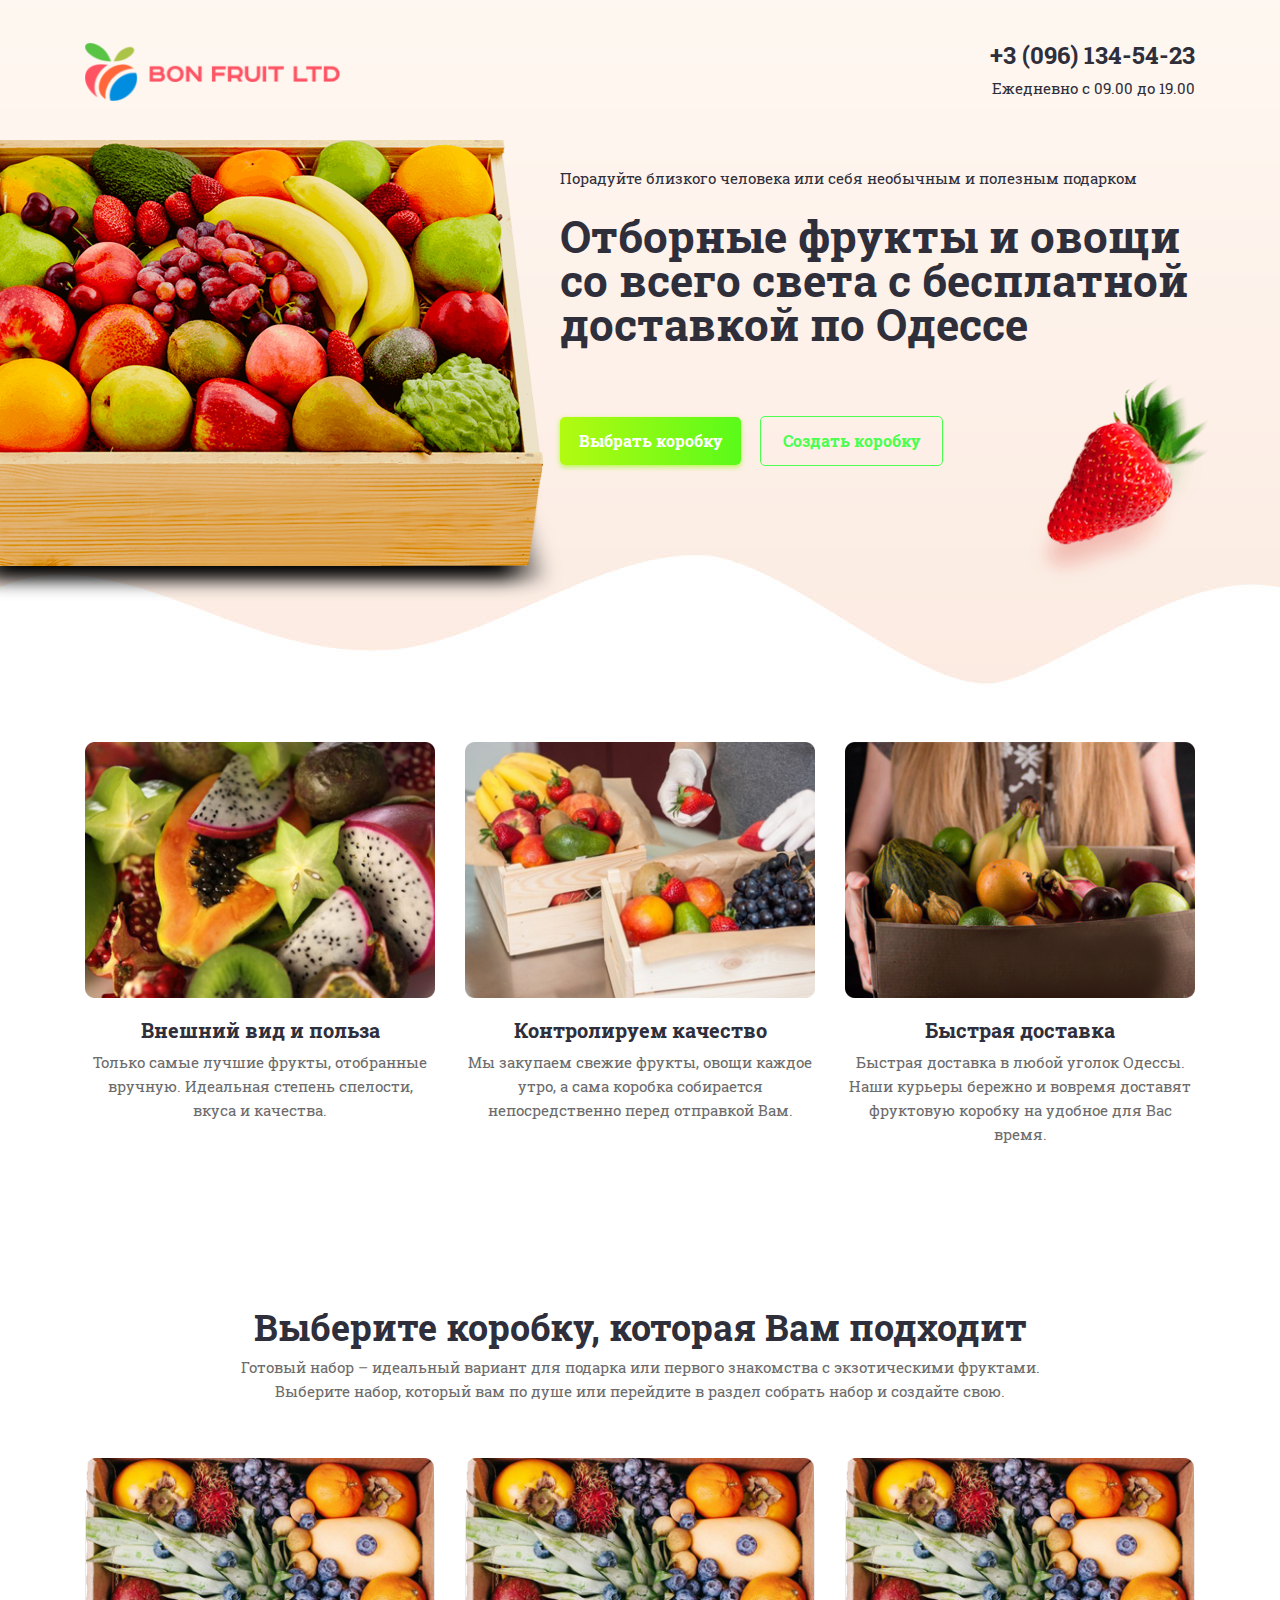
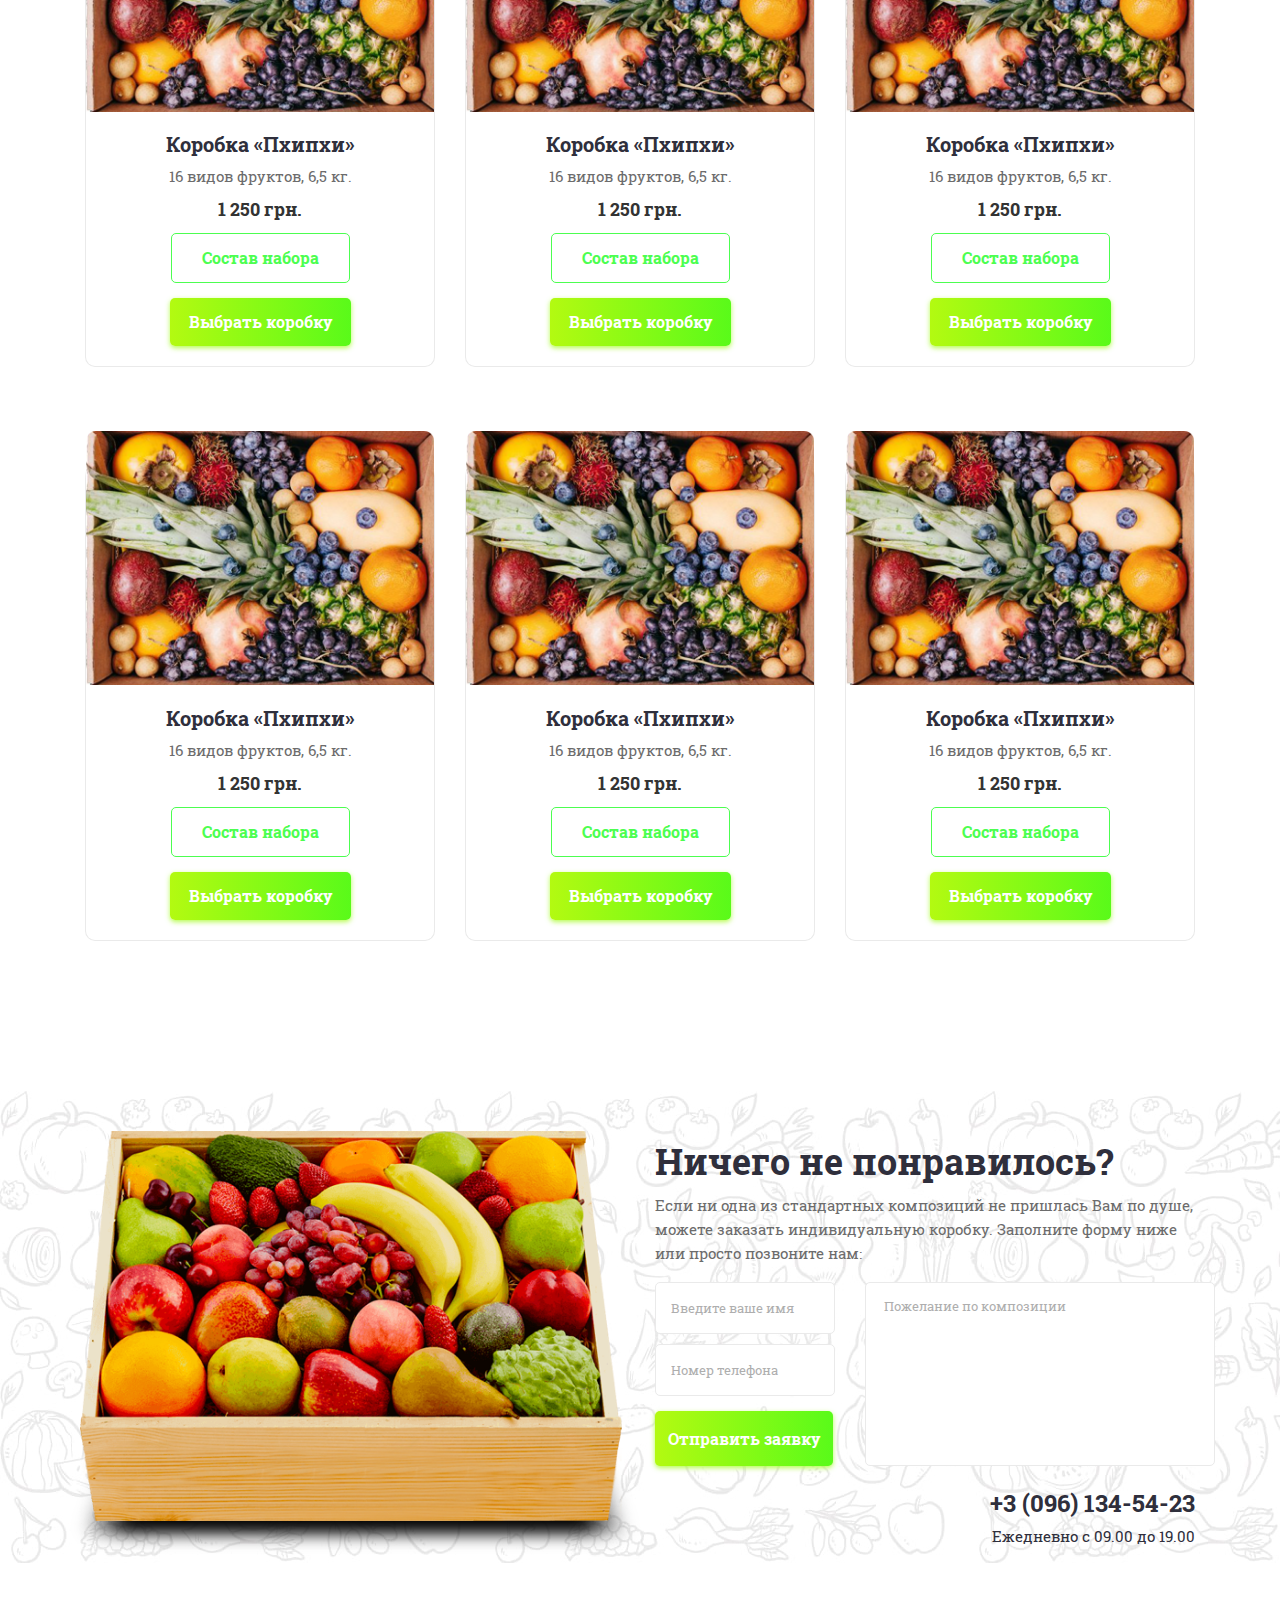
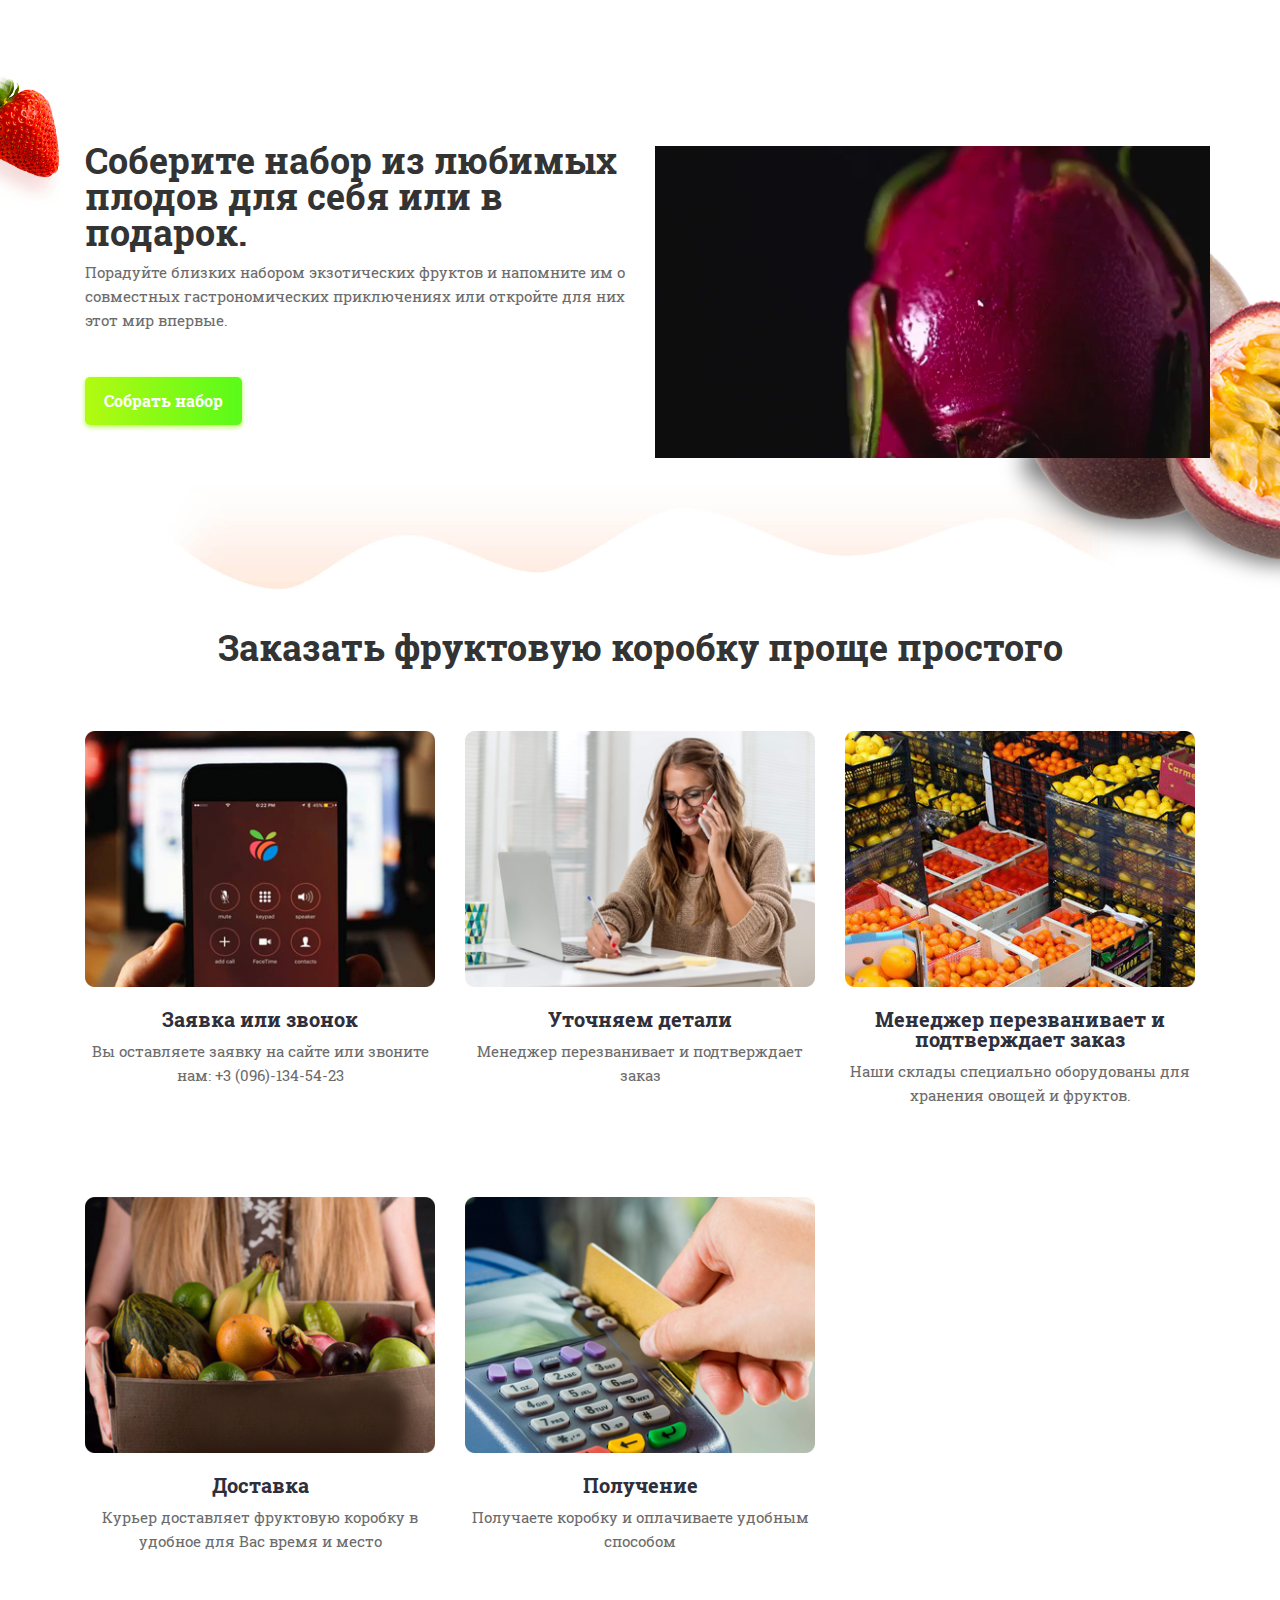
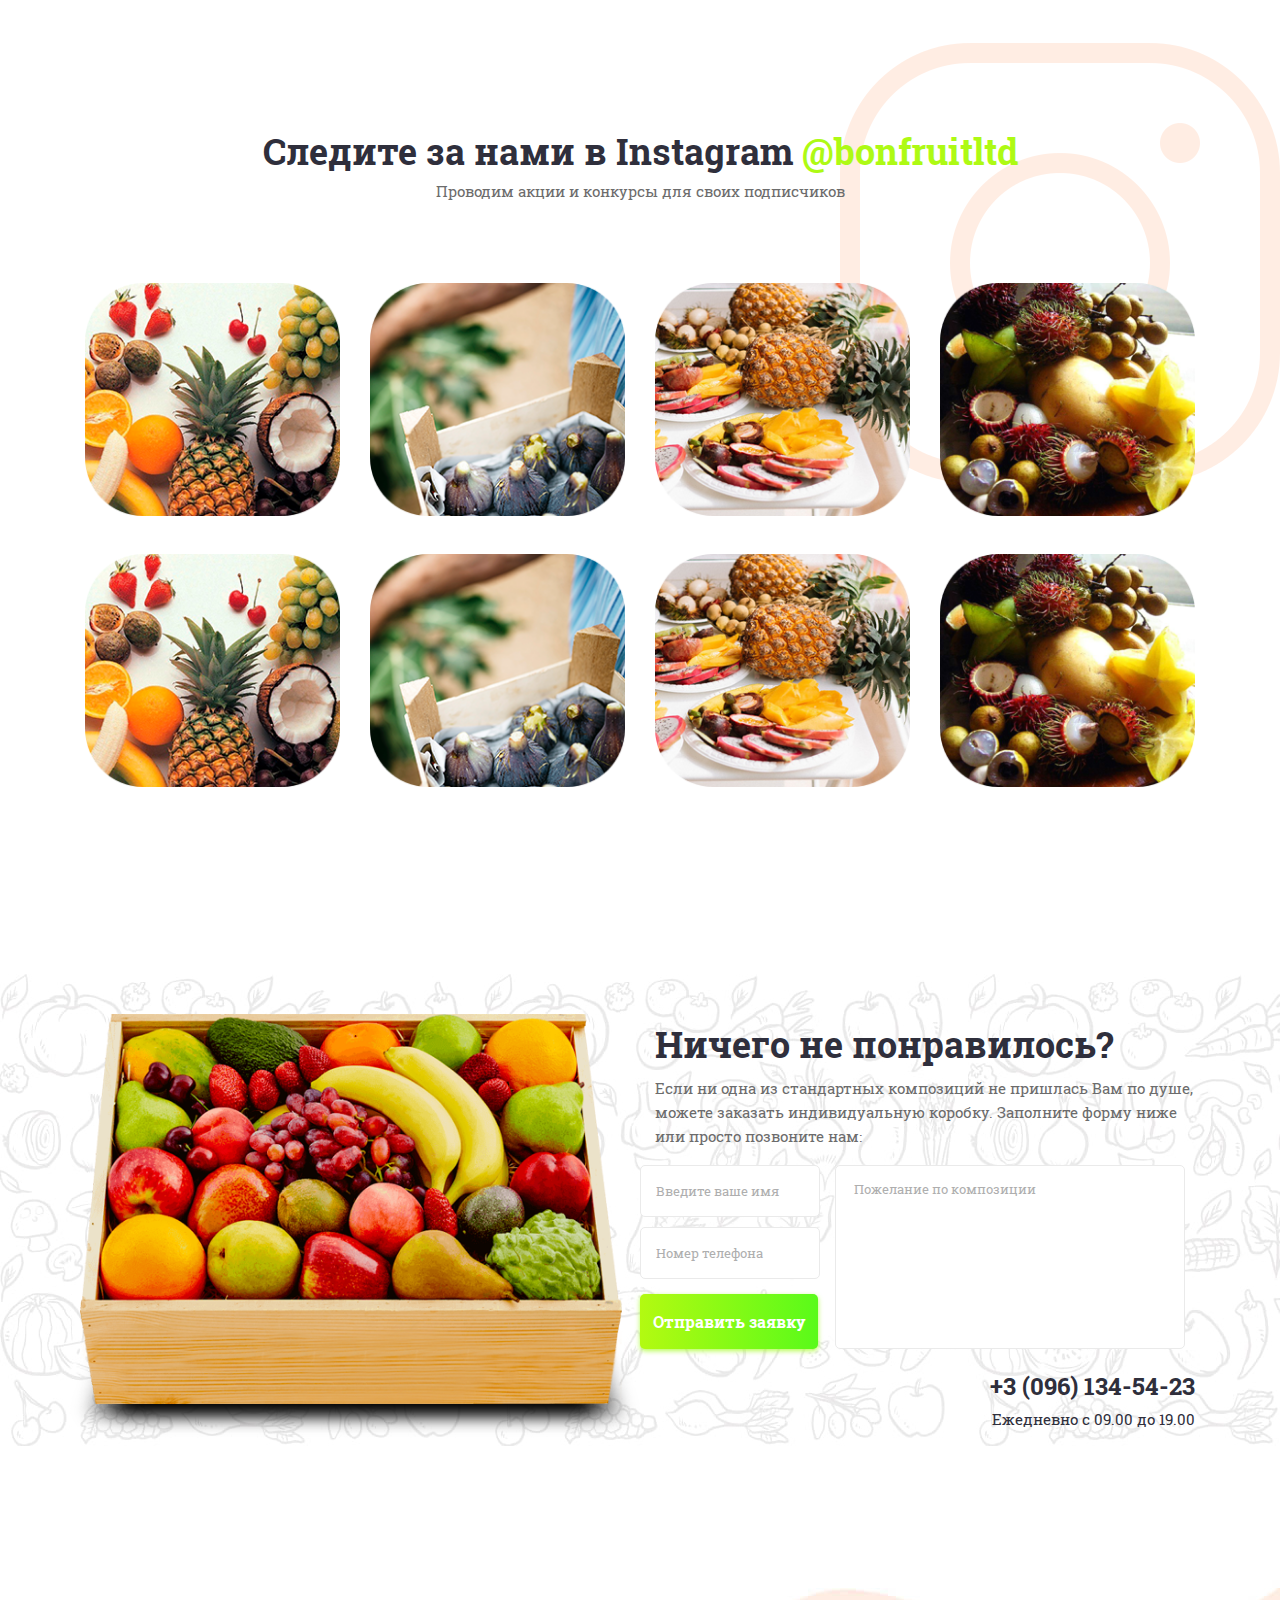
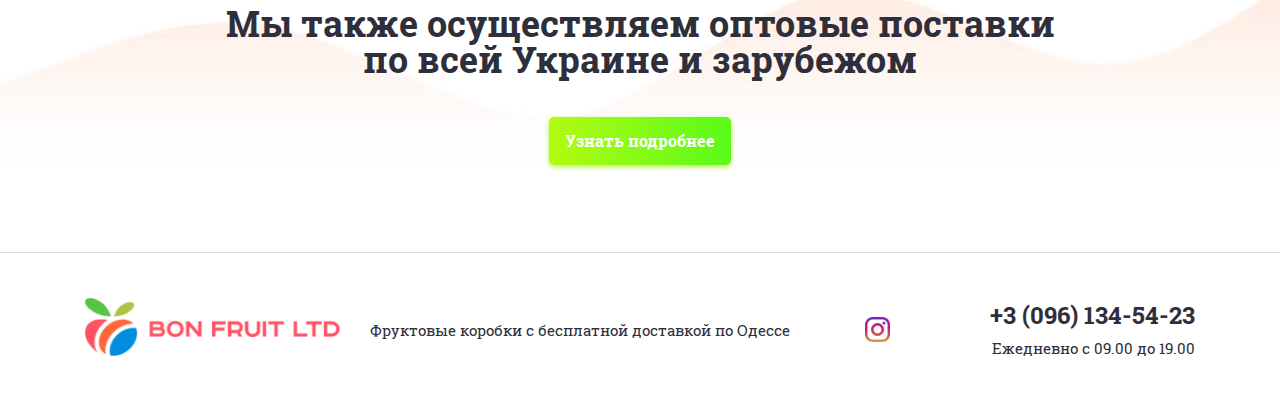
==== FruitBox/index.html @ 8df5dd0a "add files" ====
<!DOCTYPE html>
<html lang="en">
<head>
    <meta charset="UTF-8">
    <meta name="viewport" content="width=device-width, initial-scale=1.0">
    <meta http-equiv="X-UA-Compatible" content="ie=edge">
    <title>Fruit Box</title>
    <link rel="stylesheet" href="https://stackpath.bootstrapcdn.com/bootstrap/4.3.1/css/bootstrap.min.css" integrity="sha384-ggOyR0iXCbMQv3Xipma34MD+dH/1fQ784/j6cY/iJTQUOhcWr7x9JvoRxT2MZw1T" crossorigin="anonymous">
    <link rel="stylesheet" href="css/reset.css">
    <link rel="stylesheet" href="css/style.css">
</head>
<body>
    <header class="header">
        <div class="container">
            <div class="row header__info">
                <div class="col-8 col-md-3">
                    <a href="#" class="logo header__logo"></a>
                </div>
                <div class="col-8 col-md-3 header__wrap">
                    <a href="tel: +380961345423" class="tel header__tel">+3 (096) 134-54-23</a>
                    <div class="mode header__mode">Ежедневно с 09.00 до 19.00</div>
                </div>
            </div>
            <div class="present">
                <div class="row header__present">
                    <div class="header__breaket"></div>
                    <div class="col-8 col-md-7 header__block">
                        <div class="header__slogan">Порадуйте близкого человека или себя необычным и полезным подарком</div>
                        <h1 class="header__text">Отборные фрукты и овощи со всего света с бесплатной доставкой по Одессе</h1>
                        <div class="header__groupButton">
                            <a href="#chooseBox" class="button button--primary header__button header__button--primary">Выбрать коробку</a>
                            <a href="#fruitSet" class="button button--info header__button header__button--info">Создать коробку</a>
                        </div>
                    </div>
                </div>
            </div>
        </div>
        <a href="#" class="header__basket">
            <div class="header__amount">0</div>
        </a>
    </header>
    <!-- /.header -->
    <main class="main">
        <div class="container">
            <div class="about">
                <div class="row">
                    <div class="col-9 col-md-6 col-xl-4">
                        <div class="card about__card--benefit">
                            <div class="card__title">Внешний вид и польза</div>
                            <div class="card__text">Только самые лучшие фрукты, отобранные вручную. Идеальная степень спелости, вкуса и качества.</div>
                        </div>
                    </div>
                    <div class="col-9 col-md-6 col-xl-4">
                        <div class="card about__card--quality">
                            <div class="card__title">Контролируем качество</div>
                            <div class="card__text">Мы закупаем свежие фрукты, овощи каждое утро, а сама коробка собирается непосредственно перед отправкой Вам.
                            </div>
                        </div>
                    </div>
                    <div class="col-9 col-md-6 col-xl-4">
                        <div class="card about__card--delivery">
                            <div class="card__title">Быстрая доставка</div>
                            <div class="card__text">Быстрая доставка в любой уголок Одессы. Наши курьеры бережно и вовремя доставят фруктовую коробку на удобное для Вас время.
                            </div>
                        </div>
                    </div>
                </div>
            </div>
            <!-- /.about -->
            <div class="chooseBox" id="chooseBox">
                <div class="row justify-content-center">
                    <div class="chooseBox__title col-12">Выберите коробку, которая Вам подходит</div>
                    <div class="chooseBox__text col-12">Готовый набор – идеальный вариант для подарка или первого знакомства с экзотическими фруктами.<br> Выберите набор, который вам по душе или перейдите в раздел собрать набор и создайте свою.
                    </div>
                </div>
                <div class="row chooseBox__row">
                    <div class="col-9 col-md-6 col-xl-4">
                        <div class="card chooseBox__card">
                            <div class="card__title">Коробка «Пхипхи»</div>
                            <div class="card__text">16 видов фруктов, 6,5 кг.</div>
                            <div class="card__price">1 250 грн.</div>
                            <a href="#" class="button chooseBox__button--info button--info">Состав набора</a>
                            <a href="#" class="button button--primary chooseBox__button--primary">Выбрать коробку</a>
                            <div class="chooseBox__popupWrap">
                                <div class="chooseBox__popupBox">
                                    <h2>Коробка «Пхипхи»</h2>
                                    <h3>Ананас беби/молодой кокос, тайское манго/королевское манго, питахайя, папайя, гранадилла, мангостаны, маракуйя, рамбутаны, кумкват, тамаринд.</h3>
                                    <a class="close-btn popup-close" href="#">x</a>
                                </div>
                            </div>
                        </div>
                    </div>
                    <div class="col-9 col-md-6 col-xl-4">
                        <div class="card chooseBox__card">
                            <div class="card__title">Коробка «Пхипхи»</div>
                            <div class="card__text">16 видов фруктов, 6,5 кг.</div>
                            <div class="card__price">1 250 грн.</div>
                            <a href="#" class="button chooseBox__button--info button--info">Состав набора</a>
                            <a href="#" class="button button--primary chooseBox__button--primary">Выбрать коробку</a>
                            <div class="chooseBox__popupWrap">
                                <div class="chooseBox__popupBox">
                                    <h2>Title of Popup</h2>
                                    <h3>A sub-heading for the popup with a little description.</h3>
                                    <a class="close-btn popup-close" href="#">x</a>
                                </div>
                            </div>
                        </div>
                    </div>
                    <div class="col-9 col-md-6 col-xl-4">
                        <div class="card chooseBox__card">
                            <div class="card__title">Коробка «Пхипхи»</div>
                            <div class="card__text">16 видов фруктов, 6,5 кг.</div>
                            <div class="card__price">1 250 грн.</div>
                            <a href="#" class="button chooseBox__button--info button--info">Состав набора</a>
                            <a href="#" class="button button--primary chooseBox__button--primary">Выбрать коробку</a>
                            <div class="chooseBox__popupWrap">
                                <div class="chooseBox__popupBox">
                                    <h2>Title of Popup</h2>
                                    <h3>A sub-heading for the popup with a little description.</h3>
                                    <a class="close-btn popup-close" href="#">x</a>
                                </div>
                            </div>
                        </div>
                    </div>
                    <div class="col-9 col-md-6 col-xl-4">
                        <div class="card chooseBox__card">
                            <div class="card__title">Коробка «Пхипхи»</div>
                            <div class="card__text">16 видов фруктов, 6,5 кг.</div>
                            <div class="card__price">1 250 грн.</div>
                            <a href="#" class="button chooseBox__button--info button--info">Состав набора</a>
                            <a href="#" class="button button--primary chooseBox__button--primary">Выбрать коробку</a>
                            <div class="chooseBox__popupWrap">
                                <div class="chooseBox__popupBox">
                                    <h2>Title of Popup</h2>
                                    <h3>A sub-heading for the popup with a little description.</h3>
                                    <a class="close-btn popup-close" href="#">x</a>
                                </div>
                            </div>
                        </div>
                    </div>
                    <div class="col-9 col-md-6 col-xl-4">
                        <div class="card chooseBox__card">
                            <div class="card__title">Коробка «Пхипхи»</div>
                            <div class="card__text">16 видов фруктов, 6,5 кг.</div>
                            <div class="card__price">1 250 грн.</div>
                            <a href="#" class="button chooseBox__button--info button--info">Состав набора</a>
                            <a href="#" class="button button--primary chooseBox__button--primary">Выбрать коробку</a>
                            <div class="chooseBox__popupWrap">
                                <div class="chooseBox__popupBox">
                                    <h2>Title of Popup</h2>
                                    <h3>A sub-heading for the popup with a little description.</h3>
                                    <a class="close-btn popup-close" href="#">x</a>
                                </div>
                            </div>
                        </div>
                    </div>
                    <div class="col-9 col-md-6 col-xl-4">
                        <div class="card chooseBox__card">
                            <div class="card__title">Коробка «Пхипхи»</div>
                            <div class="card__text">16 видов фруктов, 6,5 кг.</div>
                            <div class="card__price">1 250 грн.</div>
                            <a href="#" class="button chooseBox__button--info button--info">Состав набора</a>
                            <a href="#" class="button button--primary chooseBox__button--primary">Выбрать коробку</a>
                            <div class="chooseBox__popupWrap">
                                <div class="chooseBox__popupBox">
                                    <h2>Title of Popup</h2>
                                    <h3>A sub-heading for the popup with a little description.</h3>
                                    <a class="close-btn popup-close" href="#">x</a>
                                </div>
                            </div>
                        </div>
                    </div>
                </div>
            </div>
            <!-- /.chooseBox -->
        </div>
        <!-- /.container -->
        <div class="form">
            <div class="container">
                <div class="row form__row">
                    <div class="col-7 col-md-12 col-xl-6 form__image"></div>
                    <div class="col-12 col-md-12 col-xl-6">
                        <div class="form__title">Ничего не понравилось?</div>
                        <div class="form__text">Если ни одна из стандартных композиций не пришлась Вам по душе, можете заказать индивидуальную коробку. Заполните форму ниже или просто позвоните нам:
                        </div>
                        <form method="get" action="" id="form">
                            <div class="row">
                                <div class="col wrap">
                                    <input type="text" name="nameUser" id="nameUser" placeholder="Введите ваше имя">
                                    <input type="tel" name="telUser" class="telUser" placeholder="Номер телефона">
                                    <button type="submit" class="button button--primary form__button">Отправить заявку</button>
                                </div>
                                <div class="col-12 col-md-8 comment">
                                    <textarea name="comment" id="comment" form="form" placeholder="Пожелание по композиции"></textarea>
                                </div>
                            </div>
                        </form>
                        <div class="form__wrap">
                            <a href="tel: +380961345423" class="tel form__tel">+3 (096) 134-54-23</a>
                            <div class="mode form__mode">Ежедневно с 09.00 до 19.00</div>
                        </div>
                    </div>
                </div>
            </div>
        </div>
        <!-- /.form -->
        <div class="fruitSet" id="fruitSet">
            <div class="container fruitSet__container">
                <div class="row fruitSet__row">
                    <div class="col-9 col-md-12 col-xl-6">
                        <div class="fruitSet__title">Соберите набор из любимых плодов для себя или в подарок.
                        </div>
                        <div class="fruitSet__text">Порадуйте близких набором экзотических фруктов и напомните им о совместных гастрономических приключениях или откройте для них этот мир впервые.</div>
                        <a href="#" class="button button--primary">Собрать набор</a>
                    </div>
                    <div class="col-9 col-md-12 col-xl-6">
                        <div class="fruitSet__frame">
                            <video src="video/fruit.mp4"  width="555px" height="320px" id="video" autoplay loop muted></video>
                        </div>
                    </div>
                </div>
            </div>
            <!-- /.container -->
        </div>
        <!-- /.fruitSet -->
        <div class="fruitBox">
            <div class="container">
                <div class="fruitBox__title">Заказать фруктовую коробку проще простого</div>
                <div class="row fruitBox__row">
                    <div class="col-7 col-md-6 col-xl-4">
                        <div class="card fruitBox__card fruitBox__card--call">
                            <div class="card__title">Заявка или звонок</div>
                            <div class="card__text">Вы оставляете заявку на сайте или звоните нам: +3 (096)-134-54-23</div>
                        </div>
                    </div>
                    <div class="col-7 col-md-6 col-xl-4">
                        <div class="card fruitBox__card fruitBox__card--details">
                            <div class="card__title">Уточняем детали</div>
                            <div class="card__text">Менеджер перезванивает и подтверждает заказ</div>
                        </div>
                    </div>
                    <div class="col-7 col-md-6 col-xl-4">
                        <div class="card fruitBox__card fruitBox__card--order">
                            <div class="card__title">Менеджер перезванивает  и подтверждает заказ</div>
                            <div class="card__text">Наши склады специально оборудованы для хранения овощей и фруктов.</div>
                        </div>
                    </div>
                    <div class="col-7 col-md-6 col-xl-4">
                        <div class="card fruitBox__card fruitBox__card--delivery">
                            <div class="card__title">Доставка</div>
                            <div class="card__text">Курьер доставляет фруктовую коробку в удобное для Вас время и место</div>
                        </div>
                    </div>
                    <div class="col-7 col-md-6 col-xl-4">
                        <div class="card fruitBox__card fruitBox__card--recept">
                            <div class="card__title">Получение</div>
                            <div class="card__text">Получаете коробку и оплачиваете удобным способом</div>
                        </div>
                    </div>
                </div>
            </div>
            <!-- /.container -->
        </div>
        <!-- /.fruitBox -->
        <div class="instagram">
            <div class="container">
                <div class="instagram__title">Следите за нами в Instagram <a href="https://www.instagram.com/bonfruit.citrus/" class="instagram__title--link">@bonfruitltd</a></div>
                <div class="instagram__text">Проводим акции и конкурсы для своих подписчиков</div>
                <div class="row instagram__row">
                    <div class="col-7 col-md-6 col-xl-3">
                        <div class="instagram__image instagram__image--first"></div>
                    </div>
                    <div class="col-7 col-md-6 col-xl-3">
                        <div class="instagram__image instagram__image--second"></div>
                    </div>
                    <div class="col-7 col-md-6 col-xl-3">
                        <div class="instagram__image instagram__image--third"></div>
                    </div>
                    <div class="col-7 col-md-6 col-xl-3">
                        <div class="instagram__image instagram__image--fourth"></div>
                    </div>
                    <div class="col-7 col-md-6 col-xl-3">
                        <div class="instagram__image instagram__image--first"></div>
                    </div>
                    <div class="col-7 col-md-6 col-xl-3">
                        <div class="instagram__image instagram__image--second"></div>
                    </div>
                    <div class="col-7 col-md-6 col-xl-3">
                        <div class="instagram__image instagram__image--third"></div>
                    </div>
                    <div class="col-7 col-md-6 col-xl-3">
                        <div class="instagram__image instagram__image--fourth"></div>
                    </div>
                </div>
            </div>
            <!-- /.container -->
        </div>
        <!-- /.instagram -->
        <div class="form">
            <div class="container">
                <div class="row form__row">
                    <div class="col-7 col-md-12 col-xl-6 form__image"></div>
                    <div class="col-12 col-md-12 col-xl-6">
                        <div class="form__title">Ничего не понравилось?</div>
                        <div class="form__text">Если ни одна из стандартных композиций не пришлась Вам по душе, можете заказать индивидуальную коробку. Заполните форму ниже или просто позвоните нам:
                        </div>
                        <form method="get" action="" id="form">
                            <div class="row">
                                <div class="wrap">
                                    <input type="text" name="nameUser" id="nameUser" placeholder="Введите ваше имя">
                                    <input type="text" name="telUser" class="telUser" placeholder="Номер телефона">
                                    <button type="submit" class="button button--primary form__button">Отправить заявку</button>
                                </div>
                                <div class="col-12 col-md-8 comment">
                                    <textarea name="comment" id="comment" form="form" placeholder="Пожелание по композиции"></textarea>
                                </div>
                            </div>
                        </form>
                        <div class="form__wrap">
                            <a href="tel: +380961345423" class="tel form__tel">+3 (096) 134-54-23</a>
                            <div class="mode form__mode">Ежедневно с 09.00 до 19.00</div>
                        </div>
                    </div>
                </div>
            </div>
        </div>
        <!-- /.form -->
        <div class="delivery">
            <div class="container">
                <div class="delivery__container">
                    <div class="delivery__title">Мы также осуществляем оптовые поставки <br>по всей Украине и зарубежом</div>
                    <a href="#" class="button button--primary delivery__button">Узнать подробнее</a>
                </div>
            </div>
            <!-- /.container -->
        </div>
        <!-- /.delivery -->
    </main>
    <!-- /.main -->
    <footer class="footer">
        <div class="container">
            <div class="row align-items-center footer__row">
                <div class="col-7 col-md-3">
                    <a href="#" class="logo footer__logo"></a>
                </div>
                <div class="col-8 col-md-5">
                    <div class="footer__text">Фруктовые коробки с бесплатной  доставкой по Одессе</div>
                </div>
                <div class="col-3 col-md-1 footer__social">
                    <a href="https://www.instagram.com/bonfruit.citrus/" class="footer__link footer__link--instagram"></a>
                </div>
                <div class="col-9 col-md-3 footer__wrap">
                    <a href="tel: +380961345423" class="tel footer__tel">+3 (096) 134-54-23</a>
                    <div class="mode footer__mode">Ежедневно с 09.00 до 19.00</div>
                </div>
            </div>
        </div>
    </footer>
    <!-- /.footer -->

    <script src="https://ajax.googleapis.com/ajax/libs/jquery/3.4.1/jquery.min.js"></script>
    <script src="https://cdnjs.cloudflare.com/ajax/libs/popper.js/1.14.7/umd/popper.min.js" integrity="sha384-UO2eT0CpHqdSJQ6hJty5KVphtPhzWj9WO1clHTMGa3JDZwrnQq4sF86dIHNDz0W1" crossorigin="anonymous"></script>
    <script src="https://stackpath.bootstrapcdn.com/bootstrap/4.3.1/js/bootstrap.min.js" integrity="sha384-JjSmVgyd0p3pXB1rRibZUAYoIIy6OrQ6VrjIEaFf/nJGzIxFDsf4x0xIM+B07jRM" crossorigin="anonymous"></script>
    <script src="js/jquery.maskedinput.min.js"></script>
    <script>
        $('document').ready(function(){
            $(".telUser").mask("+3 (099) 999-99-99");
        });
    </script>
    <script src="js/main.js"></script>
</body>
</html>
---- FruitBox/css/style.css ----
@font-face {
  font-family: 'Roboto Slab';
  src: url("../fonts/RobotoSlab-Regular.eot");
  src: url("../fonts/RobotoSlab-Regular.eot?#iefix") format("embedded-opentype"), url("../fonts/RobotoSlab-Regular.woff2") format("woff2"), url("../fonts/RobotoSlab-Regular.woff") format("woff"), url("../fonts/RobotoSlab-Regular.ttf") format("truetype");
  font-weight: normal;
  font-style: normal;
}

@font-face {
  font-family: 'Roboto Slab';
  src: url("../fonts/RobotoSlab-Thin.eot");
  src: url("../fonts/RobotoSlab-Thin.eot?#iefix") format("embedded-opentype"), url("../fonts/RobotoSlab-Thin.woff2") format("woff2"), url("../fonts/RobotoSlab-Thin.woff") format("woff"), url("../fonts/RobotoSlab-Thin.ttf") format("truetype");
  font-weight: 100;
  font-style: normal;
}

@font-face {
  font-family: 'Roboto Slab';
  src: url("../fonts/RobotoSlab-Bold.eot");
  src: url("../fonts/RobotoSlab-Bold.eot?#iefix") format("embedded-opentype"), url("../fonts/RobotoSlab-Bold.woff2") format("woff2"), url("../fonts/RobotoSlab-Bold.woff") format("woff"), url("../fonts/RobotoSlab-Bold.ttf") format("truetype");
  font-weight: bold;
  font-style: normal;
}

@font-face {
  font-family: 'Roboto Slab';
  src: url("../fonts/RobotoSlab-Light.eot");
  src: url("../fonts/RobotoSlab-Light.eot?#iefix") format("embedded-opentype"), url("../fonts/RobotoSlab-Light.woff2") format("woff2"), url("../fonts/RobotoSlab-Light.woff") format("woff"), url("../fonts/RobotoSlab-Light.ttf") format("truetype");
  font-weight: 300;
  font-style: normal;
}

body {
  font-family: "Roboto Slab";
  color: #2f2f3c;
  overflow-x: hidden;
}

.header {
  background-image: url("../images/bg-pink.jpg");
  background-position: bottom;
  background-repeat: no-repeat;
  padding-top: 43px;
  padding-bottom: 262px;
}

.header__wrap {
  text-align: right;
}

.header__mode {
  font-size: 15px;
}

.header__info {
  margin-bottom: 65px;
  -webkit-box-pack: justify;
      -ms-flex-pack: justify;
          justify-content: space-between;
}

.header__present {
  position: relative;
  -webkit-box-pack: end;
      -ms-flex-pack: end;
          justify-content: flex-end;
}

.header__present::after {
  content: '';
  display: block;
  position: absolute;
  top: 206px;
  right: 0;
  width: 15.88%;
  padding-top: 18.33%;
  background-image: url("../images/decor-3.png");
  background-size: contain;
  background-repeat: no-repeat;
  -webkit-animation: changePosHead 4s ease infinite;
          animation: changePosHead 4s ease infinite;
}

.header__breaket {
  position: absolute;
  top: -31px;
  left: -129px;
  width: 54.56%;
  padding-top: 40.53%;
  background-image: url("../images/box-fruit.png");
  background-size: contain;
  background-repeat: no-repeat;
}

.header__slogan {
  font-size: 15px;
  margin-bottom: 28px;
}

.header__text {
  font-size: 44px;
  font-weight: 700;
  margin-bottom: 70px;
}

.header__button {
  margin-right: 15px;
}

.header__button:last-child {
  margin-left: 0;
}

.header__basket {
  display: block;
  position: fixed;
  width: 73px;
  height: 73px;
  top: 176px;
  right: 2%;
  background-image: url("../images/basket.png");
  background-position: center;
  background-color: rgba(255, 255, 255, 0.8);
  border-radius: 50%;
  background-repeat: no-repeat;
  -webkit-box-shadow: 0 0 10px 0 rgba(0, 0, 0, 0.2);
          box-shadow: 0 0 10px 0 rgba(0, 0, 0, 0.2);
  z-index: 1000;
  -webkit-transform: scale(0);
          transform: scale(0);
  -webkit-transition: all ease 0.5s;
  transition: all ease 0.5s;
}

.header__amount {
  position: absolute;
  width: 32px;
  height: 32px;
  line-height: 32px;
  right: -5%;
  bottom: -5%;
  text-align: center;
  color: #ffffff;
  font-size: 15px;
  background-color: #ff2828;
  border-radius: 50%;
}

.logo {
  width: 100%;
  padding-top: 61px;
  display: inline-block;
  background-image: url("../images/Logo.png");
  background-size: contain;
  background-repeat: no-repeat;
}

.tel {
  display: inline-block;
  margin-bottom: 14px;
  font-size: 24px;
  font-weight: 700;
  text-decoration: none;
  color: #2f2f3c;
}

.tel:hover {
  color: #2f2f3c;
  text-decoration: none;
}

.button {
  display: inline-block;
  position: relative;
  font-size: 16px;
  font-weight: 700;
  padding: 16px 19px;
  border-radius: 5px;
  background-size: 200% 200%;
  -webkit-animation: changeBg 3s ease infinite;
          animation: changeBg 3s ease infinite;
}

.button:active {
  top: .1em;
  left: .1em;
  -webkit-box-shadow: 0 0 0 60px rgba(0, 0, 0, 0.05) inset;
          box-shadow: 0 0 0 60px rgba(0, 0, 0, 0.05) inset;
}

.button--primary {
  color: #fefffe;
  border: none;
  -webkit-box-shadow: 0 2px 5px rgba(160, 251, 29, 0.77);
          box-shadow: 0 2px 5px rgba(160, 251, 29, 0.77);
  background-image: -webkit-gradient(linear, left top, right top, from(#b3fa11), to(#00fb22));
  background-image: linear-gradient(to right, #b3fa11 0%, #00fb22 100%);
}

.button--primary:hover {
  text-decoration: none;
  color: #fefffe;
}

.button--info {
  color: #4cfe50;
  padding: 16px 22px;
  background: none;
  border: 1px solid;
  border-color: linear-gradient(to right, #b3fa11 0%, #00fb22 100%);
}

.button--info:hover {
  text-decoration: none;
  color: #4cfe50;
  border-color: linear-gradient(to right, #b3fa11 0%, #00fb22 100%);
}

.card {
  text-align: center;
  border: none;
}

.card__title {
  font-size: 20px;
  font-weight: 700;
  margin-bottom: 10px;
}

.card__text {
  color: #6c6c6c;
  font-size: 15px;
  line-height: 24px;
}

.card__price {
  color: #333333;
  font-size: 18px;
  font-weight: 700;
}

.card::before {
  content: '';
  display: block;
  padding-top: 79.44%;
  background-image: url("../images/vnesnii-vid.png");
  background-size: contain;
  background-repeat: no-repeat;
}

.about {
  margin-top: 14px;
  padding-bottom: 83px;
}

.about__card--quality::before {
  background-image: url("../images/kontrol-kashestvo.png");
}

.about__card--delivery::before {
  background-image: url("../images/busrai-dostavka.png");
}

.chooseBox {
  text-align: center;
  padding-top: 80px;
  margin-bottom: 86px;
  position: relative;
}

.chooseBox__title {
  font-size: 36px;
  font-weight: 700;
  margin-bottom: 10px;
}

.chooseBox__text {
  color: #6c6c6c;
  font-size: 15px;
  line-height: 24px;
  margin-bottom: 55px;
}

.chooseBox__card {
  -webkit-box-align: center;
      -ms-flex-align: center;
          align-items: center;
  border: 1px solid #eaeaea;
  border-top: none;
  border-radius: 50px 50px 10px 10px;
  padding-bottom: 20px;
  margin-bottom: 64px;
}

.chooseBox__card::before {
  width: 100%;
  background-image: url("../images/box_1.png");
}

.chooseBox__button--info {
  padding: 16px 30px;
  margin: 15px 0;
}

.chooseBox .card__text {
  margin-bottom: 12px;
}

.chooseBox__popupWrap {
  display: none;
  width: 100%;
  height: 100%;
  position: fixed;
  top: 0;
  left: 0;
  background: rgba(0, 0, 0, 0.85);
  z-index: 100;
}

.chooseBox__popupBox {
  width: 600px;
  padding: 55px;
  -webkit-transform: translate(-50%, -50%) scale(1);
          transform: translate(-50%, -50%) scale(1);
  position: absolute;
  top: 50%;
  left: 50%;
  -webkit-box-shadow: 0px 2px 16px rgba(0, 0, 0, 0.5);
          box-shadow: 0px 2px 16px rgba(0, 0, 0, 0.5);
  border-radius: 3px;
  background: #fff;
  text-align: center;
}

.chooseBox__popupBox h2 {
  font-size: 20px;
  font-weight: 700;
  margin-bottom: 25px;
}

.chooseBox__popupBox h3 {
  font-size: 15px;
  color: #6c6c6c;
}

.close-btn {
  width: 35px;
  height: 35px;
  display: inline-block;
  position: absolute;
  top: 10px;
  right: 10px;
  -webkit-transition: all ease 0.5s;
  transition: all ease 0.5s;
  border-radius: 1000px;
  background-image: -webkit-gradient(linear, left top, right top, from(#b3fa11), to(#00fb22));
  background-image: linear-gradient(to right, #b3fa11 0%, #00fb22 100%);
  font-weight: 700;
  text-decoration: none;
  color: #fff;
  line-height: 32px;
}

.close-btn:hover {
  text-decoration: none;
  color: #fff;
  -webkit-transform: rotate(360deg);
          transform: rotate(360deg);
}

.transform-in, .transform-out {
  display: block;
  -webkit-transition: all ease 0.5s;
  transition: all ease 0.5s;
}

.transform-in {
  -webkit-transform: translate(-50%, -50%) scale(1);
          transform: translate(-50%, -50%) scale(1);
}

.transform-out {
  -webkit-transform: translate(-50%, -50%) scale(0.5);
          transform: translate(-50%, -50%) scale(0.5);
}

.form {
  background-image: url("../images/bg-form.jpg");
  background-repeat: no-repeat;
  padding-top: 40px;
  padding-bottom: 25px;
}

.form__image {
  background-image: url("../images/box-fruit.png");
  background-size: contain;
  background-repeat: no-repeat;
  padding-top: 38.29%;
  background-position: 0 0;
}

.form__title {
  font-size: 36px;
  font-weight: 700;
  margin-top: 12px;
}

.form__text {
  color: #6c6c6c;
  font-size: 15px;
  line-height: 24px;
  margin-top: 14px;
  margin-bottom: 17px;
}

.form__button {
  padding: 17px 13px;
  margin-top: 5px;
}

.form__wrap {
  display: -webkit-box;
  display: -ms-flexbox;
  display: flex;
  -webkit-box-orient: vertical;
  -webkit-box-direction: normal;
      -ms-flex-direction: column;
          flex-direction: column;
  -webkit-box-align: end;
      -ms-flex-align: end;
          align-items: flex-end;
  text-align: center;
}

.form__mode {
  font-size: 15px;
}

#form {
  margin-bottom: 25px;
}

#form input {
  width: 180px;
  font-size: 13px;
  border: 1px solid #eaeaea;
  border-radius: 5px;
  padding: 16px 0 16px 15px;
  margin-bottom: 10px;
}

#form input::-webkit-input-placeholder {
  color: #aeaeae;
}

#form input:-ms-input-placeholder {
  color: #aeaeae;
}

#form input::-ms-input-placeholder {
  color: #aeaeae;
}

#form input::placeholder {
  color: #aeaeae;
}

#form .row {
  -ms-flex-wrap: nowrap;
      flex-wrap: nowrap;
}

#form .wrap {
  display: -webkit-box;
  display: -ms-flexbox;
  display: flex;
  -webkit-box-orient: vertical;
  -webkit-box-direction: normal;
      -ms-flex-direction: column;
          flex-direction: column;
  -webkit-box-align: start;
      -ms-flex-align: start;
          align-items: flex-start;
}

#form textarea {
  resize: none;
  font-size: 13px;
  width: 100%;
  height: 100%;
  border-radius: 5px;
  border: 1px solid #eaeaea;
  padding-top: 17px;
  padding-left: 18px;
}

#form textarea::-webkit-input-placeholder {
  color: #aeaeae;
}

#form textarea:-ms-input-placeholder {
  color: #aeaeae;
}

#form textarea::-ms-input-placeholder {
  color: #aeaeae;
}

#form textarea::placeholder {
  color: #aeaeae;
}

.fruitSet {
  padding-top: 150px;
  background-image: url("../images/bg-pink-2.jpg");
  background-size: contain;
  background-position: bottom;
  background-repeat: no-repeat;
}

.fruitSet__container {
  position: relative;
  padding-bottom: 164px;
}

.fruitSet__container::before {
  content: '';
  display: block;
  position: absolute;
  top: -15%;
  left: -10%;
  width: 105px;
  padding-top: 131px;
  background-image: url("../images/decor-1.png");
  -webkit-animation: changePosHead 4s ease infinite;
          animation: changePosHead 4s ease infinite;
}

.fruitSet__container::after {
  content: '';
  display: inline-block;
  position: absolute;
  bottom: 0;
  right: -20%;
  width: 440px;
  padding-top: 361px;
  background-image: url("../images/decor-2.png");
  background-repeat: no-repeat;
  background-size: contain;
}

.fruitSet__title {
  color: #333333;
  font-size: 36px;
  font-weight: 700;
  margin-bottom: 10px;
}

.fruitSet__text {
  color: #6c6c6c;
  font-size: 15px;
  line-height: 24px;
  margin-bottom: 45px;
}

.fruitSet__frame {
  position: absolute;
  z-index: 1;
}

.fruitBox {
  margin-top: 40px;
}

.fruitBox__title {
  color: #333333;
  font-size: 36px;
  font-weight: 700;
  text-align: center;
  margin-bottom: 66px;
}

.fruitBox__card {
  margin-bottom: 90px;
}

.fruitBox__card--call::before {
  background-image: url("../images/zayvka.png");
}

.fruitBox__card--details::before {
  background-image: url("../images/detali.png");
}

.fruitBox__card--order::before {
  background-image: url("../images/sklad.png");
}

.fruitBox__card--delivery::before {
  background-image: url("../images/busrai-dostavka.png");
}

.fruitBox__card--recept::before {
  background-image: url("../images/oplata.png");
}

.instagram {
  padding-top: 90px;
  padding-bottom: 150px;
  background-image: url("../images/insta-icon.png");
  background-position: top right;
  background-repeat: no-repeat;
  text-align: center;
}

.instagram__title {
  font-size: 36px;
  font-weight: 700;
  margin-bottom: 10px;
}

.instagram__title--link {
  color: #aefa14;
}

.instagram__title--link:hover {
  text-decoration: none;
  color: #aefa14;
}

.instagram__text {
  color: #6c6c6c;
  font-size: 15px;
  line-height: 24px;
  margin-bottom: 80px;
}

.instagram__image {
  padding-top: 94.15%;
  margin-bottom: 30px;
  background-image: url("../images/example_1.png");
  background-size: contain;
  background-repeat: no-repeat;
}

.instagram__image--second {
  background-image: url("../images/example_2.png");
}

.instagram__image--third {
  background-image: url("../images/example_3.png");
}

.instagram__image--fourth {
  background-image: url("../images/example_4.png");
}

.delivery {
  padding-top: 130px;
  background-image: url("../images/bg_delivery.png");
  background-repeat: no-repeat;
  background-position: center;
  padding-bottom: 87px;
}

.delivery__container {
  display: -webkit-box;
  display: -ms-flexbox;
  display: flex;
  -webkit-box-orient: vertical;
  -webkit-box-direction: normal;
      -ms-flex-direction: column;
          flex-direction: column;
  -webkit-box-align: center;
      -ms-flex-align: center;
          align-items: center;
}

.delivery__title {
  font-size: 36px;
  font-weight: 700;
  margin-bottom: 40px;
  text-align: center;
}

.delivery__button {
  padding: 16px;
}

.footer {
  padding: 45px 0;
  border-top: 1px solid #dbdbdb;
}

.footer__text {
  font-size: 15px;
  line-height: 24px;
}

.footer__logo {
  width: 100%;
}

.footer__social {
  display: -webkit-box;
  display: -ms-flexbox;
  display: flex;
  -webkit-box-pack: center;
      -ms-flex-pack: center;
          justify-content: center;
}

.footer__link {
  width: 25px;
  padding-top: 25px;
  background-image: url("../images/instagram.png");
  background-size: contain;
  background-repeat: no-repeat;
  background-position: center;
}

.footer__wrap {
  text-align: end;
}

.footer__mode {
  font-size: 15px;
}

@-webkit-keyframes changeBg {
  0% {
    background-position: 0% 50%;
  }
  50% {
    background-position: 100% 50%;
  }
  100% {
    background-position: 0% 50%;
  }
}

@keyframes changeBg {
  0% {
    background-position: 0% 50%;
  }
  50% {
    background-position: 100% 50%;
  }
  100% {
    background-position: 0% 50%;
  }
}

@-webkit-keyframes changePosHead {
  0% {
    -webkit-transform: translateY(-5%);
            transform: translateY(-5%);
  }
  50% {
    -webkit-transform: translateY(15%);
            transform: translateY(15%);
  }
  100% {
    -webkit-transform: translateY(-5%);
            transform: translateY(-5%);
  }
}

@keyframes changePosHead {
  0% {
    -webkit-transform: translateY(-5%);
            transform: translateY(-5%);
  }
  50% {
    -webkit-transform: translateY(15%);
            transform: translateY(15%);
  }
  100% {
    -webkit-transform: translateY(-5%);
            transform: translateY(-5%);
  }
}

@media (max-width: 1050px) {
  .header {
    padding-top: calc(43px * 0.75);
    background-size: contain;
    padding-bottom: calc(262px * 0.5);
  }
  .header__wrap {
    text-align: center;
  }
  .header__mode {
    font-size: 15px;
  }
  .header__info {
    margin-bottom: calc(65px * 0.75);
    -webkit-box-pack: center;
        -ms-flex-pack: center;
            justify-content: center;
  }
  .header__present {
    -webkit-box-pack: center;
        -ms-flex-pack: center;
            justify-content: center;
  }
  .header__present::after {
    display: none;
  }
  .header__breaket {
    position: relative;
    top: 0;
    left: 50%;
    -webkit-transform: translate(-90%);
            transform: translate(-90%);
    -webkit-box-ordinal-group: 2;
        -ms-flex-order: 1;
            order: 1;
    margin-top: 12px;
  }
  .header__slogan {
    font-size: 10px;
    margin-bottom: calc(28px * 0.75);
    line-height: 1.2;
    text-align: center;
  }
  .header__text {
    font-size: calc(44px * 0.35);
    margin-bottom: calc(70px * 0.65);
    text-align: center;
  }
  .header__groupButton {
    display: -webkit-box;
    display: -ms-flexbox;
    display: flex;
    -webkit-box-orient: vertical;
    -webkit-box-direction: normal;
        -ms-flex-direction: column;
            flex-direction: column;
    -webkit-box-align: center;
        -ms-flex-align: center;
            align-items: center;
  }
  .header__button {
    margin-right: 0;
    margin-bottom: 12px;
  }
  .header__button:last-child {
    margin-bottom: 0;
  }
  .logo {
    display: -webkit-box;
    display: -ms-flexbox;
    display: flex;
    justify-self: center;
    width: 100%;
    padding-top: calc(61px * 0.75);
    background-position: center;
  }
  .tel {
    margin-bottom: 12px;
    font-size: calc(24px * 0.75);
  }
  .button {
    font-size: 15px;
    padding: 10px 12px;
  }
  .button--info {
    padding: 10px 14px;
  }
  .button:last-child {
    margin-bottom: 12px;
  }
  .card {
    text-align: center;
    border: none;
    margin-bottom: 10px;
  }
  .card__title {
    font-size: calc(20px * 0.75);
    margin-bottom: calc(10px * 0.75);
  }
  .card__text {
    font-size: 15px;
    line-height: 1.25;
  }
  .card__price {
    font-size: 18px;
  }
  .about {
    margin-top: calc(14px * 0.75);
    padding-bottom: calc(83px * 0.75);
  }
  .about .row {
    -webkit-box-pack: center;
        -ms-flex-pack: center;
            justify-content: center;
  }
  .chooseBox {
    padding-top: calc(80px * 0.75);
    margin-bottom: calc(86px * 0.75);
  }
  .chooseBox__title {
    font-size: calc(36px * 0.75);
    margin-bottom: 15px;
  }
  .chooseBox__text {
    font-size: 15px;
    line-height: 1.25;
    margin-bottom: calc(55px * 0.75);
  }
  .chooseBox__row {
    -webkit-box-pack: center;
        -ms-flex-pack: center;
            justify-content: center;
  }
  .chooseBox__card {
    padding-bottom: calc(20px * 0.75);
    margin-bottom: calc(64px * 0.75);
  }
  .chooseBox__button--info {
    padding: 10px 20px;
    margin: 15px 0;
  }
  .chooseBox .card__text {
    margin-bottom: 10px;
  }
  .chooseBox__popupBox {
    width: calc(400px * 1);
    padding: calc(70px * 0.75);
    -webkit-transform: translate(-50%, -50%) scale(1);
            transform: translate(-50%, -50%) scale(1);
    left: 50%;
  }
  .chooseBox__popupBox h2 {
    font-size: 30px;
    margin-bottom: 15px;
  }
  .chooseBox__popupBox h3 {
    font-size: 18px;
  }
  .close-btn {
    width: calc(35px * 0.75);
    height: calc(35px * 0.75);
    line-height: calc(35px * 0.75);
    font-size: 18px;
  }
  .form {
    padding-top: calc(40px * 0.75);
    padding-bottom: calc(25px * 0.75);
  }
  .form__row {
    -webkit-box-pack: center;
        -ms-flex-pack: center;
            justify-content: center;
    text-align: center;
  }
  .form__image {
    display: none;
  }
  .form__title {
    font-size: calc(36px * 0.75);
    margin-top: calc(12px * 0.75);
  }
  .form__text {
    font-size: 15px;
    line-height: 1.25;
    margin-top: calc(14px * 0.75);
    margin-bottom: calc(17px * 0.75);
  }
  .form__button {
    padding: calc(17px * 0.75) calc(12px * 0.75);
  }
  .form__wrap {
    -webkit-box-align: center;
        -ms-flex-align: center;
            align-items: center;
  }
  .form__mode {
    font-size: 15px;
  }
  #form {
    margin-bottom: 18px;
  }
  #form .wrap {
    display: -webkit-box;
    display: -ms-flexbox;
    display: flex;
    -webkit-box-pack: stretch;
        -ms-flex-pack: stretch;
            justify-content: stretch;
    -ms-flex-wrap: wrap;
        flex-wrap: wrap;
  }
  #form input {
    width: 100%;
    font-size: 10px;
    padding: 10px 0 10px 8px;
    margin-bottom: 8px;
  }
  #form textarea {
    font-size: 12px;
    padding-top: 12px;
    padding-left: 15px;
  }
  .fruitSet {
    padding-top: calc(150px * 0.75);
  }
  .fruitSet__container {
    padding-bottom: calc(164px * 0.75);
  }
  .fruitSet__container::before {
    display: none;
  }
  .fruitSet__container::after {
    display: none;
  }
  .fruitSet__title {
    font-size: calc(36px * 0.75);
    margin-bottom: 15px;
  }
  .fruitSet__text {
    font-size: 15px;
    line-height: 1.2;
    margin-bottom: calc(45px * 0.75);
  }
  .fruitSet__frame {
    display: none;
  }
  .fruitBox {
    margin-top: calc(40px * 0.75);
  }
  .fruitBox__row {
    -webkit-box-pack: center;
        -ms-flex-pack: center;
            justify-content: center;
  }
  .fruitBox__title {
    font-size: calc(36px * 0.75);
    margin-bottom: calc(66px * 0.75);
  }
  .fruitBox__card {
    margin-bottom: calc(90px * 0.75);
  }
  .instagram {
    padding-top: calc(90px * 0.75);
    padding-bottom: calc(190px * 0.75);
    background-size: 50%;
  }
  .instagram__title {
    font-size: calc(36px * 0.75);
    margin-bottom: 15px;
  }
  .instagram__text {
    font-size: 15px;
    line-height: 1.25;
    margin-bottom: calc(80px * 0.75);
  }
  .instagram__row {
    -webkit-box-pack: center;
        -ms-flex-pack: center;
            justify-content: center;
  }
  .instagram__image {
    padding-top: 94.15%;
    margin-bottom: calc(30px * 0.75);
  }
  .delivery {
    padding-top: calc(150px * 0.75);
    padding-bottom: calc(87px * 0.75);
  }
  .delivery__title {
    font-size: calc(36px * 0.75);
    margin-bottom: calc(40px * 0.75);
  }
  .delivery__button {
    padding: calc(16px * 0.75);
  }
  .footer {
    padding: calc(45px * 0.75) 0;
  }
  .footer__row {
    -webkit-box-orient: vertical;
    -webkit-box-direction: normal;
        -ms-flex-direction: column;
            flex-direction: column;
  }
  .footer__text {
    font-size: 15px;
    line-height: 1.2;
    text-align: center;
    margin: 8px 0;
  }
  .footer__logo {
    width: 100%;
  }
  .footer__wrap {
    margin-top: 8px;
    text-align: center;
  }
  .footer__mode {
    font-size: 15px;
  }
}

@media (max-width: 767px) {
  .header {
    padding-top: calc(43px * 0.5);
    padding-bottom: 262px;
    background-size: contain;
    padding-bottom: calc(262px * 0.25);
  }
  .header__wrap {
    text-align: center;
  }
  .header__mode {
    font-size: 10px;
  }
  .header__info {
    margin-bottom: calc(65px * 0.5);
    -webkit-box-pack: center;
        -ms-flex-pack: center;
            justify-content: center;
  }
  .header__present {
    -webkit-box-pack: center;
        -ms-flex-pack: center;
            justify-content: center;
  }
  .header__present::after {
    display: none;
  }
  .header__breaket {
    position: relative;
    top: 0;
    left: 50%;
    -webkit-transform: translate(-90%);
            transform: translate(-90%);
    -webkit-box-ordinal-group: 2;
        -ms-flex-order: 1;
            order: 1;
    margin-top: 7px;
  }
  .header__slogan {
    font-size: 10px;
    margin-bottom: calc(28px * 0.5);
    line-height: 1.2;
    text-align: center;
  }
  .header__text {
    font-size: calc(44px * 0.35);
    margin-bottom: calc(70px * 0.35);
    text-align: center;
  }
  .header__groupButton {
    display: -webkit-box;
    display: -ms-flexbox;
    display: flex;
    -webkit-box-orient: vertical;
    -webkit-box-direction: normal;
        -ms-flex-direction: column;
            flex-direction: column;
    -webkit-box-align: center;
        -ms-flex-align: center;
            align-items: center;
  }
  .header__button {
    margin-right: 0;
    margin-bottom: 10px;
  }
  .header__button:last-child {
    margin-bottom: 0;
  }
  .logo {
    display: -webkit-box;
    display: -ms-flexbox;
    display: flex;
    justify-self: center;
    width: 100%;
    padding-top: calc(61px * 0.5);
    background-position: center;
  }
  .tel {
    margin-bottom: 7px;
    font-size: calc(24px * 0.5);
  }
  .button {
    font-size: 10px;
    padding: 8px 9px;
  }
  .button--info {
    padding: 8px 11px;
  }
  .button:last-child {
    margin-bottom: 10px;
  }
  .card {
    text-align: center;
    border: none;
    margin-bottom: 7px;
  }
  .card__title {
    font-size: calc(20px * 0.5);
    margin-bottom: calc(10px * 0.5);
  }
  .card__text {
    font-size: 10px;
    line-height: 1.25;
  }
  .card__price {
    font-size: 12px;
  }
  .about {
    margin-top: calc(14px * 0.5);
    padding-bottom: calc(83px * 0.5);
  }
  .about .row {
    -webkit-box-pack: center;
        -ms-flex-pack: center;
            justify-content: center;
  }
  .chooseBox {
    padding-top: calc(80px * 0.5);
    margin-bottom: 0;
  }
  .chooseBox__title {
    font-size: calc(36px * 0.45);
    margin-bottom: 10px;
  }
  .chooseBox__text {
    font-size: 10px;
    line-height: 1.25;
    margin-bottom: calc(55px * 0.5);
  }
  .chooseBox__row {
    -webkit-box-pack: center;
        -ms-flex-pack: center;
            justify-content: center;
  }
  .chooseBox__card {
    padding-bottom: calc(20px * 0.5);
    margin-bottom: calc(64px * 0.5);
  }
  .chooseBox__button--info {
    padding: 8px 15px;
    margin: 10px 0;
  }
  .chooseBox .card__text {
    margin-bottom: 6px;
  }
  .chooseBox__popupBox {
    width: calc(400px * 0.7);
    padding: calc(70px * 0.5);
    left: 50%;
  }
  .chooseBox__popupBox h2 {
    font-size: 20px;
    margin-bottom: 10px;
  }
  .chooseBox__popupBox h3 {
    font-size: 12px;
  }
  .close-btn {
    width: calc(35px * 0.5);
    height: calc(35px * 0.5);
    line-height: calc(35px * 0.5);
    font-size: 12px;
  }
  .form {
    padding-top: calc(40px * 0.5);
    padding-bottom: calc(25px * 0.5);
  }
  .form__row {
    -webkit-box-pack: center;
        -ms-flex-pack: center;
            justify-content: center;
    text-align: center;
  }
  .form__image {
    display: none;
  }
  .form__title {
    font-size: calc(36px * 0.5);
    margin-top: calc(12px * 0.5);
  }
  .form__text {
    font-size: 10px;
    line-height: 1.25;
    margin-top: calc(14px * 0.5);
    margin-bottom: calc(17px * 0.5);
  }
  .form__button {
    padding: calc(17px * 0.5) calc(12px * 0.5);
  }
  .form__wrap {
    -webkit-box-align: center;
        -ms-flex-align: center;
            align-items: center;
  }
  .form__mode {
    font-size: 10px;
  }
  #form {
    margin-bottom: 12px;
  }
  #form .row {
    -webkit-box-orient: vertical;
    -webkit-box-direction: normal;
        -ms-flex-direction: column;
            flex-direction: column;
  }
  #form .wrap {
    display: -webkit-box;
    display: -ms-flexbox;
    display: flex;
    -webkit-box-orient: vertical;
    -webkit-box-direction: normal;
        -ms-flex-direction: column;
            flex-direction: column;
    -webkit-box-align: stretch;
        -ms-flex-align: stretch;
            align-items: stretch;
    padding: 0 15px;
  }
  #form input {
    width: auto;
    font-size: 10px;
    padding: 10px 0 10px 8px;
    margin-bottom: 5px;
  }
  #form textarea {
    font-size: 10px;
    padding-top: 10px;
    padding-left: 12px;
  }
  .fruitSet {
    padding-top: calc(150px * 0.5);
    text-align: center;
  }
  .fruitSet__row {
    -webkit-box-pack: center;
        -ms-flex-pack: center;
            justify-content: center;
  }
  .fruitSet__container {
    padding-bottom: calc(164px * 0.5);
  }
  .fruitSet__container::before {
    display: none;
  }
  .fruitSet__container::after {
    display: none;
  }
  .fruitSet__title {
    font-size: calc(36px * 0.5);
    margin-bottom: 10px;
  }
  .fruitSet__text {
    font-size: 10px;
    line-height: 1.2;
    margin-bottom: calc(45px * 0.5);
  }
  .fruitSet__frame {
    display: none;
  }
  .fruitBox {
    margin-top: calc(40px * 0.5);
  }
  .fruitBox__row {
    -webkit-box-pack: center;
        -ms-flex-pack: center;
            justify-content: center;
  }
  .fruitBox__title {
    font-size: calc(36px * 0.5);
    margin-bottom: calc(66px * 0.5);
  }
  .fruitBox__card {
    margin-bottom: calc(90px * 0.5);
  }
  .instagram {
    padding-top: calc(90px * 0.5);
    padding-bottom: calc(190px * 0.5);
    background-size: 50%;
  }
  .instagram__title {
    font-size: calc(36px * 0.5);
    margin-bottom: 10px;
  }
  .instagram__text {
    font-size: 10px;
    line-height: 1.25;
    margin-bottom: calc(80px * 0.5);
  }
  .instagram__row {
    -webkit-box-pack: center;
        -ms-flex-pack: center;
            justify-content: center;
  }
  .instagram__image {
    padding-top: 94.15%;
    margin-bottom: calc(30px * 0.5);
  }
  .delivery {
    padding-top: calc(150px * 0.5);
    padding-bottom: calc(87px * 0.5);
  }
  .delivery__title {
    font-size: calc(36px * 0.5);
    margin-bottom: calc(40px * 0.5);
  }
  .delivery__button {
    padding: calc(16px * 0.5);
  }
  .footer {
    padding: calc(45px * 0.5) 0;
  }
  .footer__row {
    -webkit-box-orient: vertical;
    -webkit-box-direction: normal;
        -ms-flex-direction: column;
            flex-direction: column;
  }
  .footer__text {
    font-size: 10px;
    line-height: 1.2;
    text-align: center;
    margin: 5px 0;
  }
  .footer__logo {
    width: 100%;
  }
  .footer__wrap {
    margin-top: 5px;
    text-align: center;
  }
  .footer__mode {
    font-size: 10px;
  }
}
/*# sourceMappingURL=style.css.map */
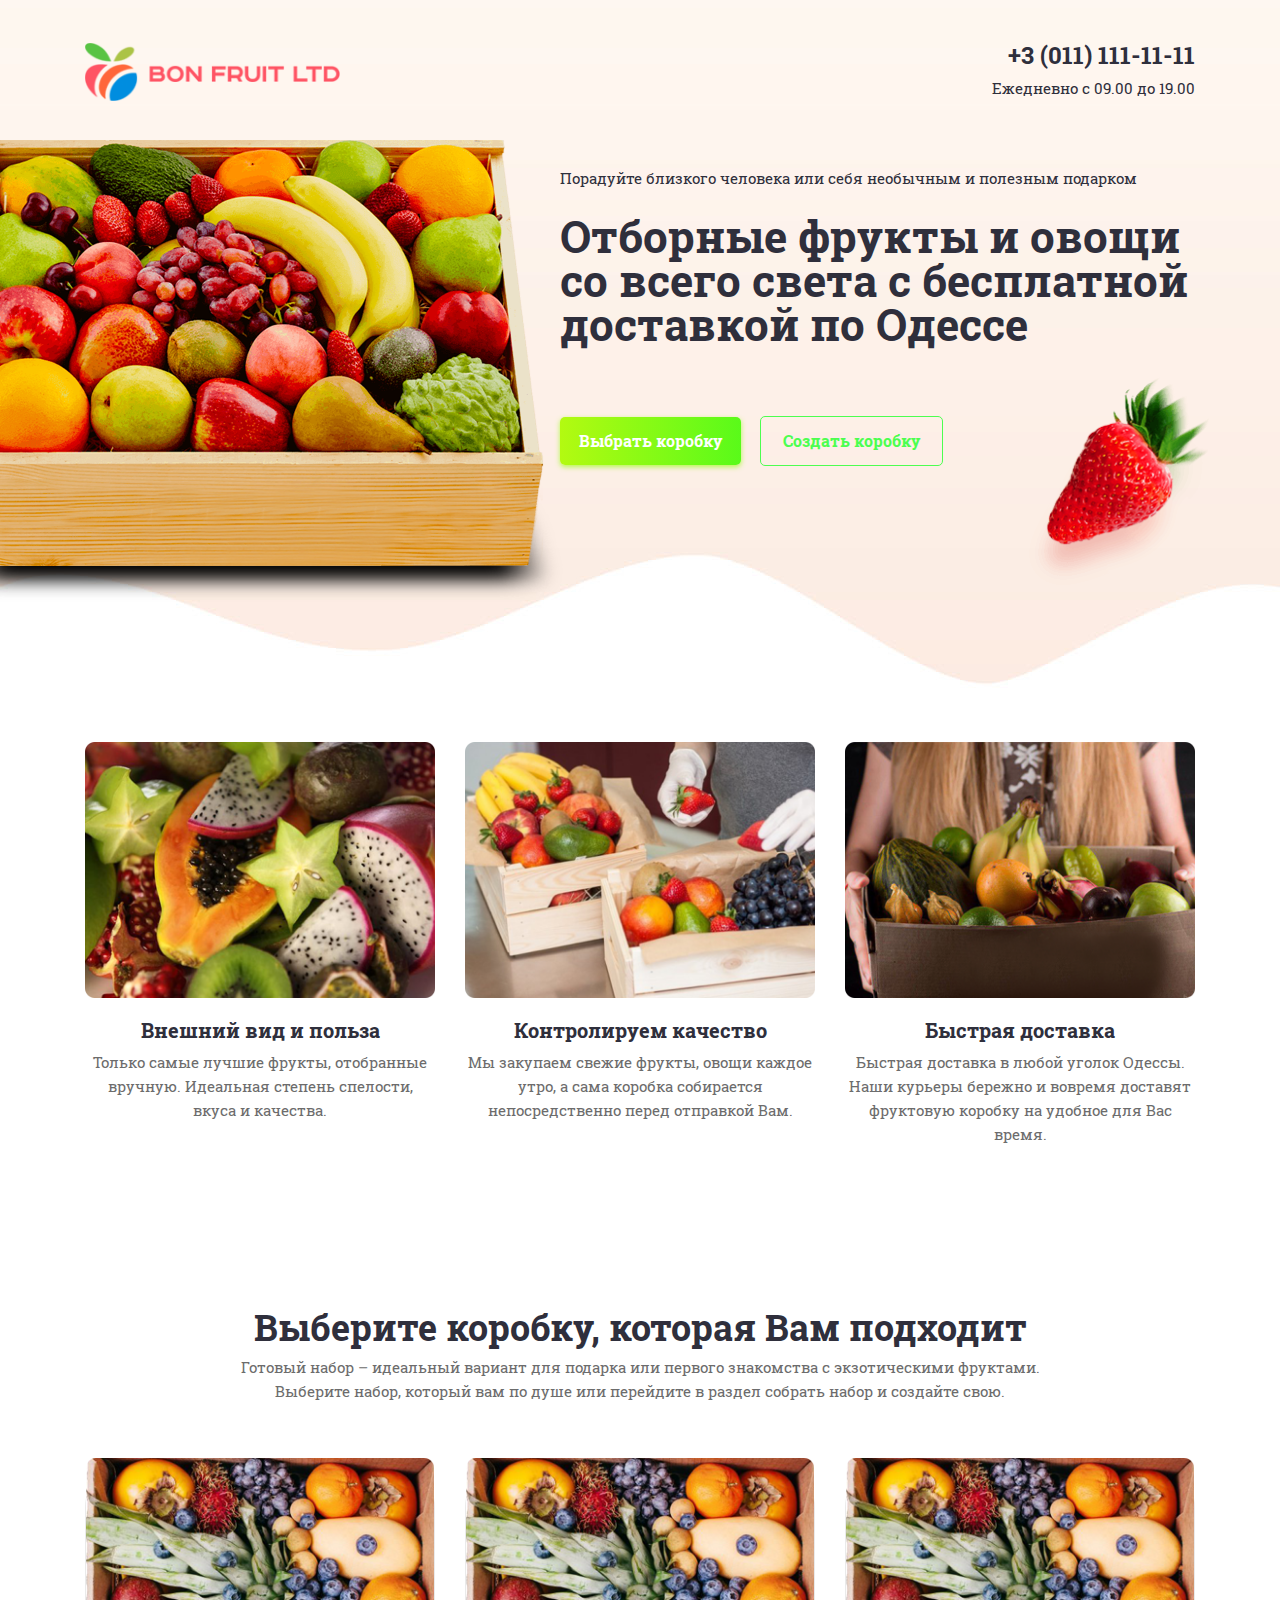
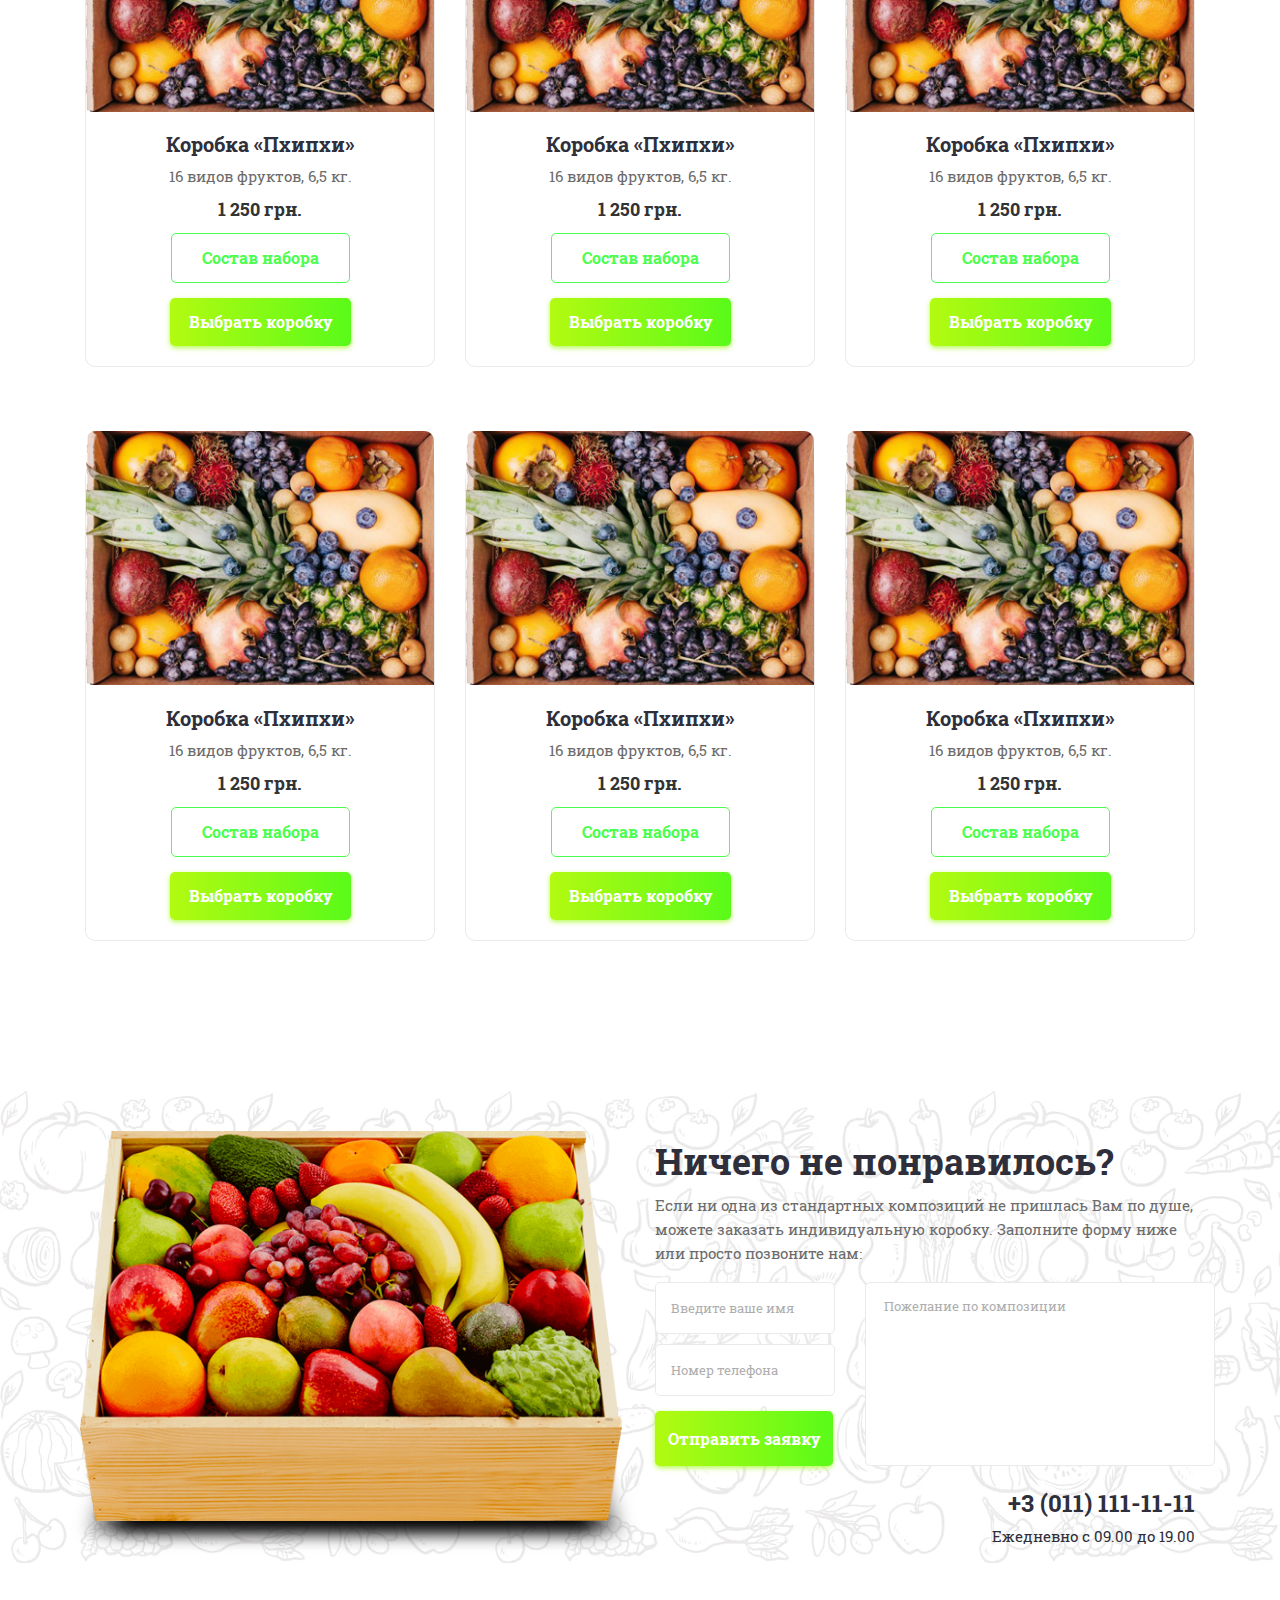
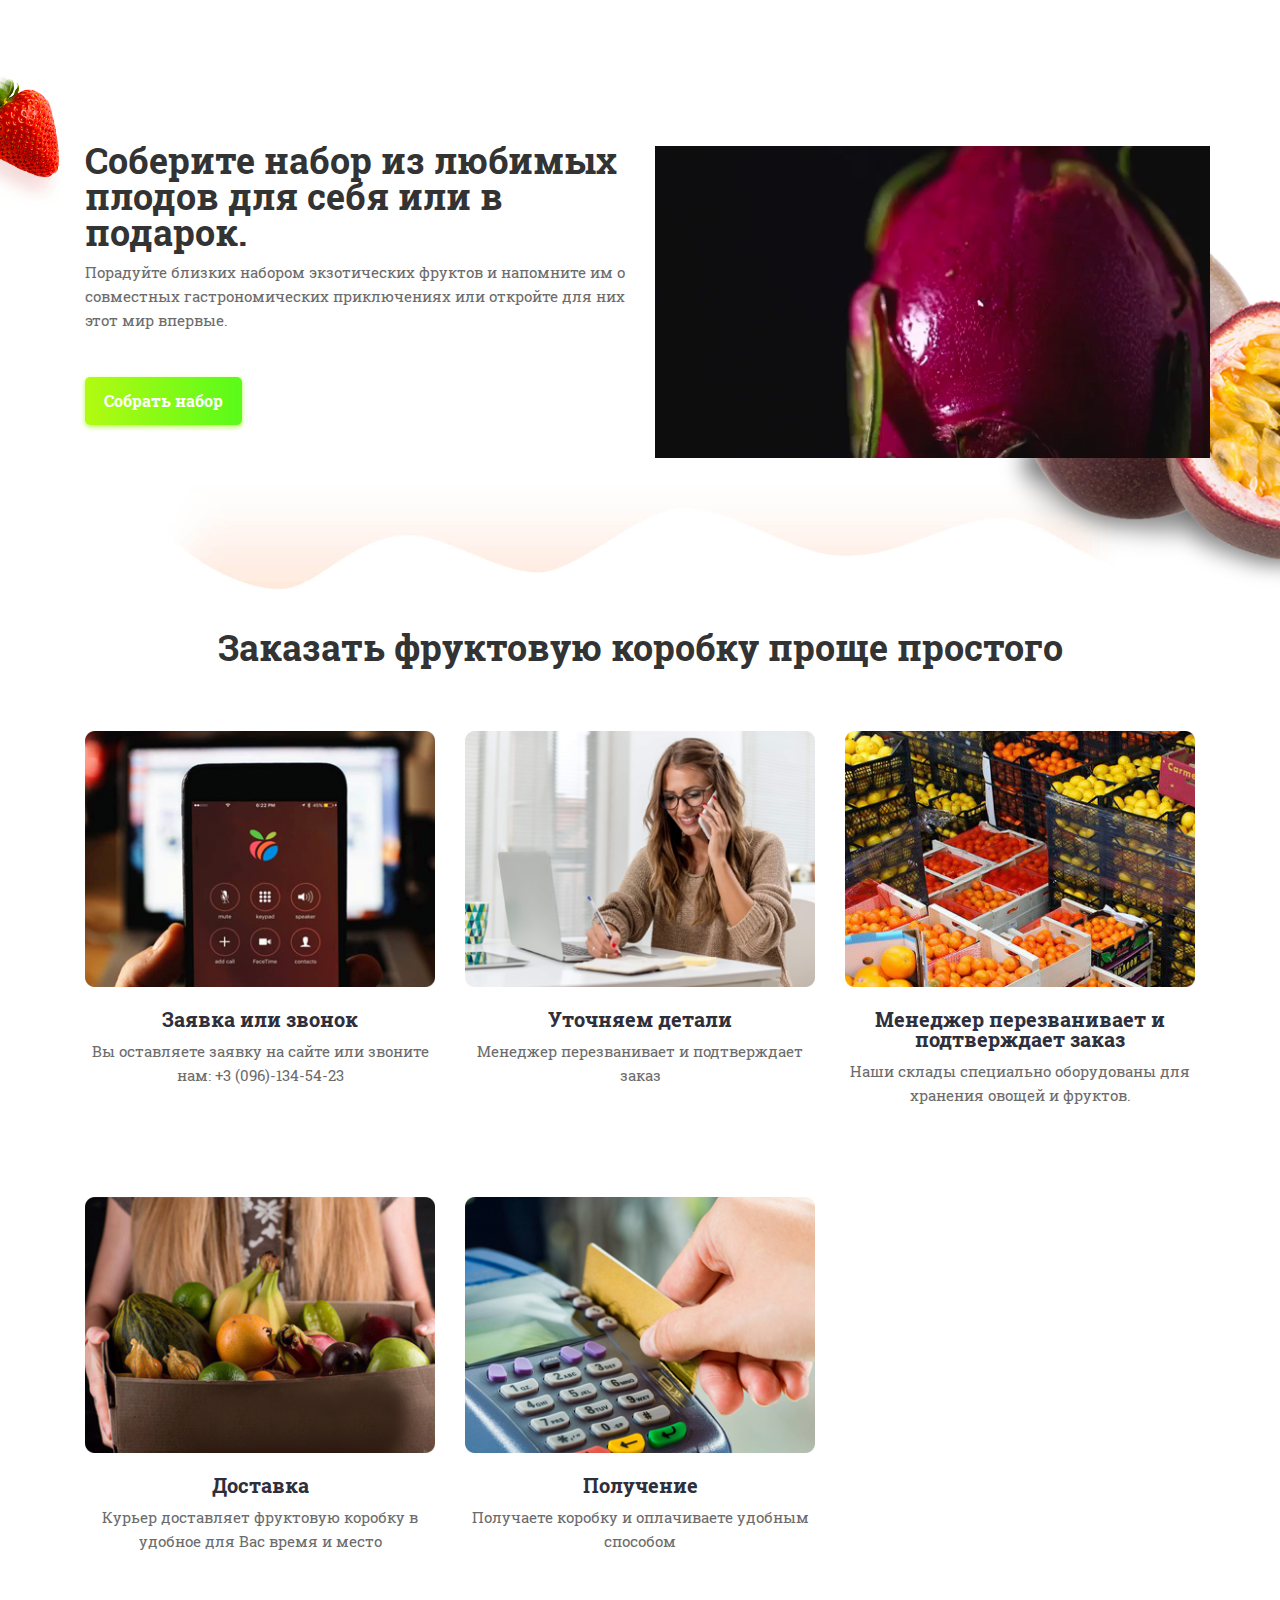
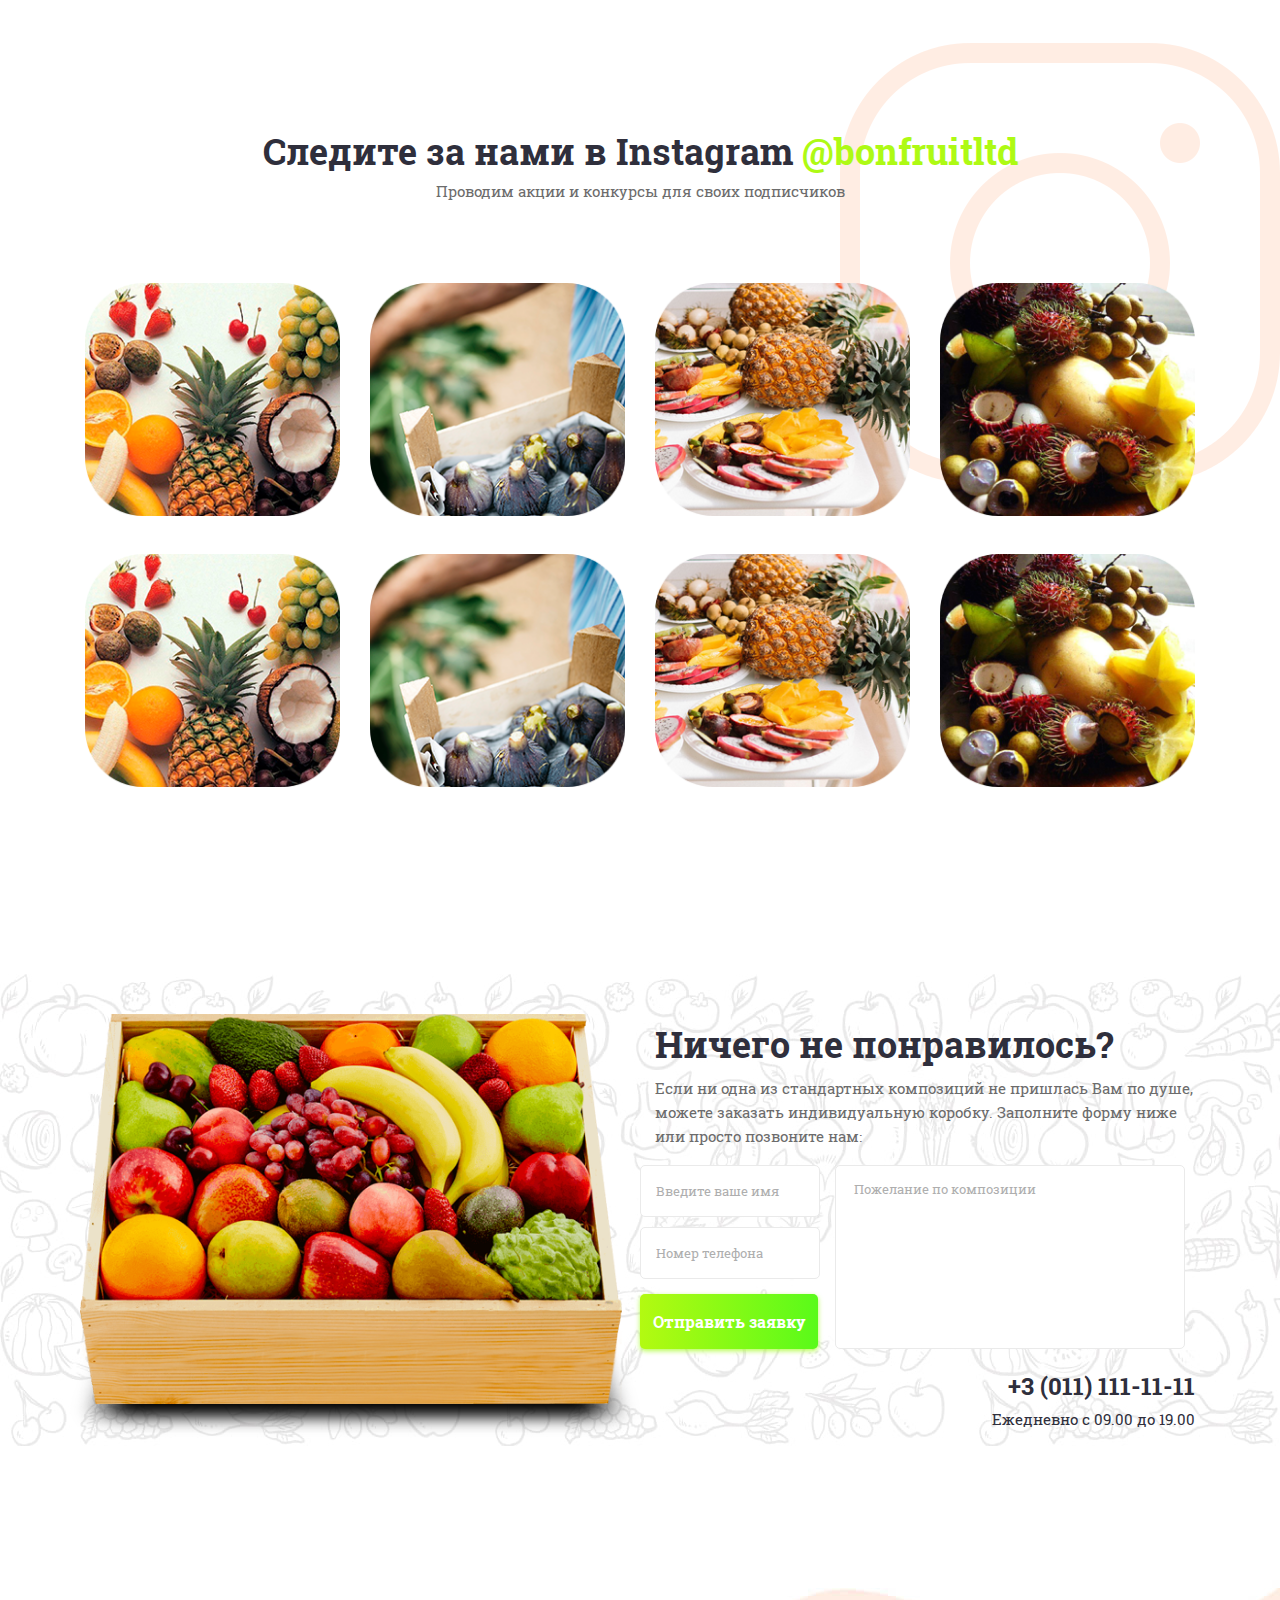
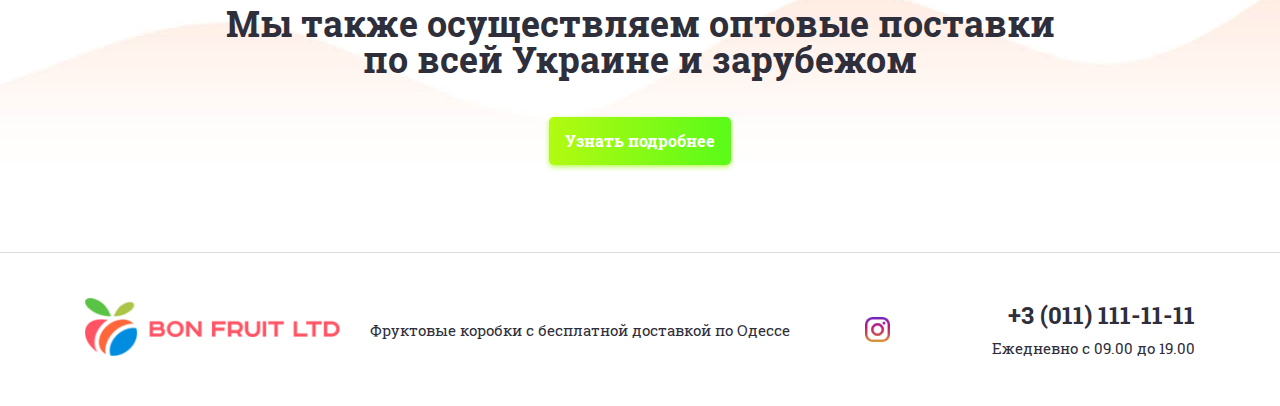
==== commit 7b3aa2bf: "change FruitBox" ====
--- a/FruitBox/index.html
+++ b/FruitBox/index.html
@@ -17,7 +17,7 @@
                     <a href="#" class="logo header__logo"></a>
                 </div>
                 <div class="col-8 col-md-3 header__wrap">
-                    <a href="tel: +380961345423" class="tel header__tel">+3 (096) 134-54-23</a>
+                    <a href="tel: +380961345423" class="tel header__tel">+3 (011) 111-11-11</a>
                     <div class="mode header__mode">Ежедневно с 09.00 до 19.00</div>
                 </div>
             </div>
@@ -196,7 +196,7 @@
                             </div>
                         </form>
                         <div class="form__wrap">
-                            <a href="tel: +380961345423" class="tel form__tel">+3 (096) 134-54-23</a>
+                            <a href="tel: +380961345423" class="tel form__tel">+3 (011) 111-11-11</a>
                             <div class="mode form__mode">Ежедневно с 09.00 до 19.00</div>
                         </div>
                     </div>
@@ -317,7 +317,7 @@
                             </div>
                         </form>
                         <div class="form__wrap">
-                            <a href="tel: +380961345423" class="tel form__tel">+3 (096) 134-54-23</a>
+                            <a href="tel: +380961345423" class="tel form__tel">+3 (011) 111-11-11</a>
                             <div class="mode form__mode">Ежедневно с 09.00 до 19.00</div>
                         </div>
                     </div>
@@ -350,7 +350,7 @@
                     <a href="https://www.instagram.com/bonfruit.citrus/" class="footer__link footer__link--instagram"></a>
                 </div>
                 <div class="col-9 col-md-3 footer__wrap">
-                    <a href="tel: +380961345423" class="tel footer__tel">+3 (096) 134-54-23</a>
+                    <a href="tel: +380961345423" class="tel footer__tel">+3 (011) 111-11-11</a>
                     <div class="mode footer__mode">Ежедневно с 09.00 до 19.00</div>
                 </div>
             </div>
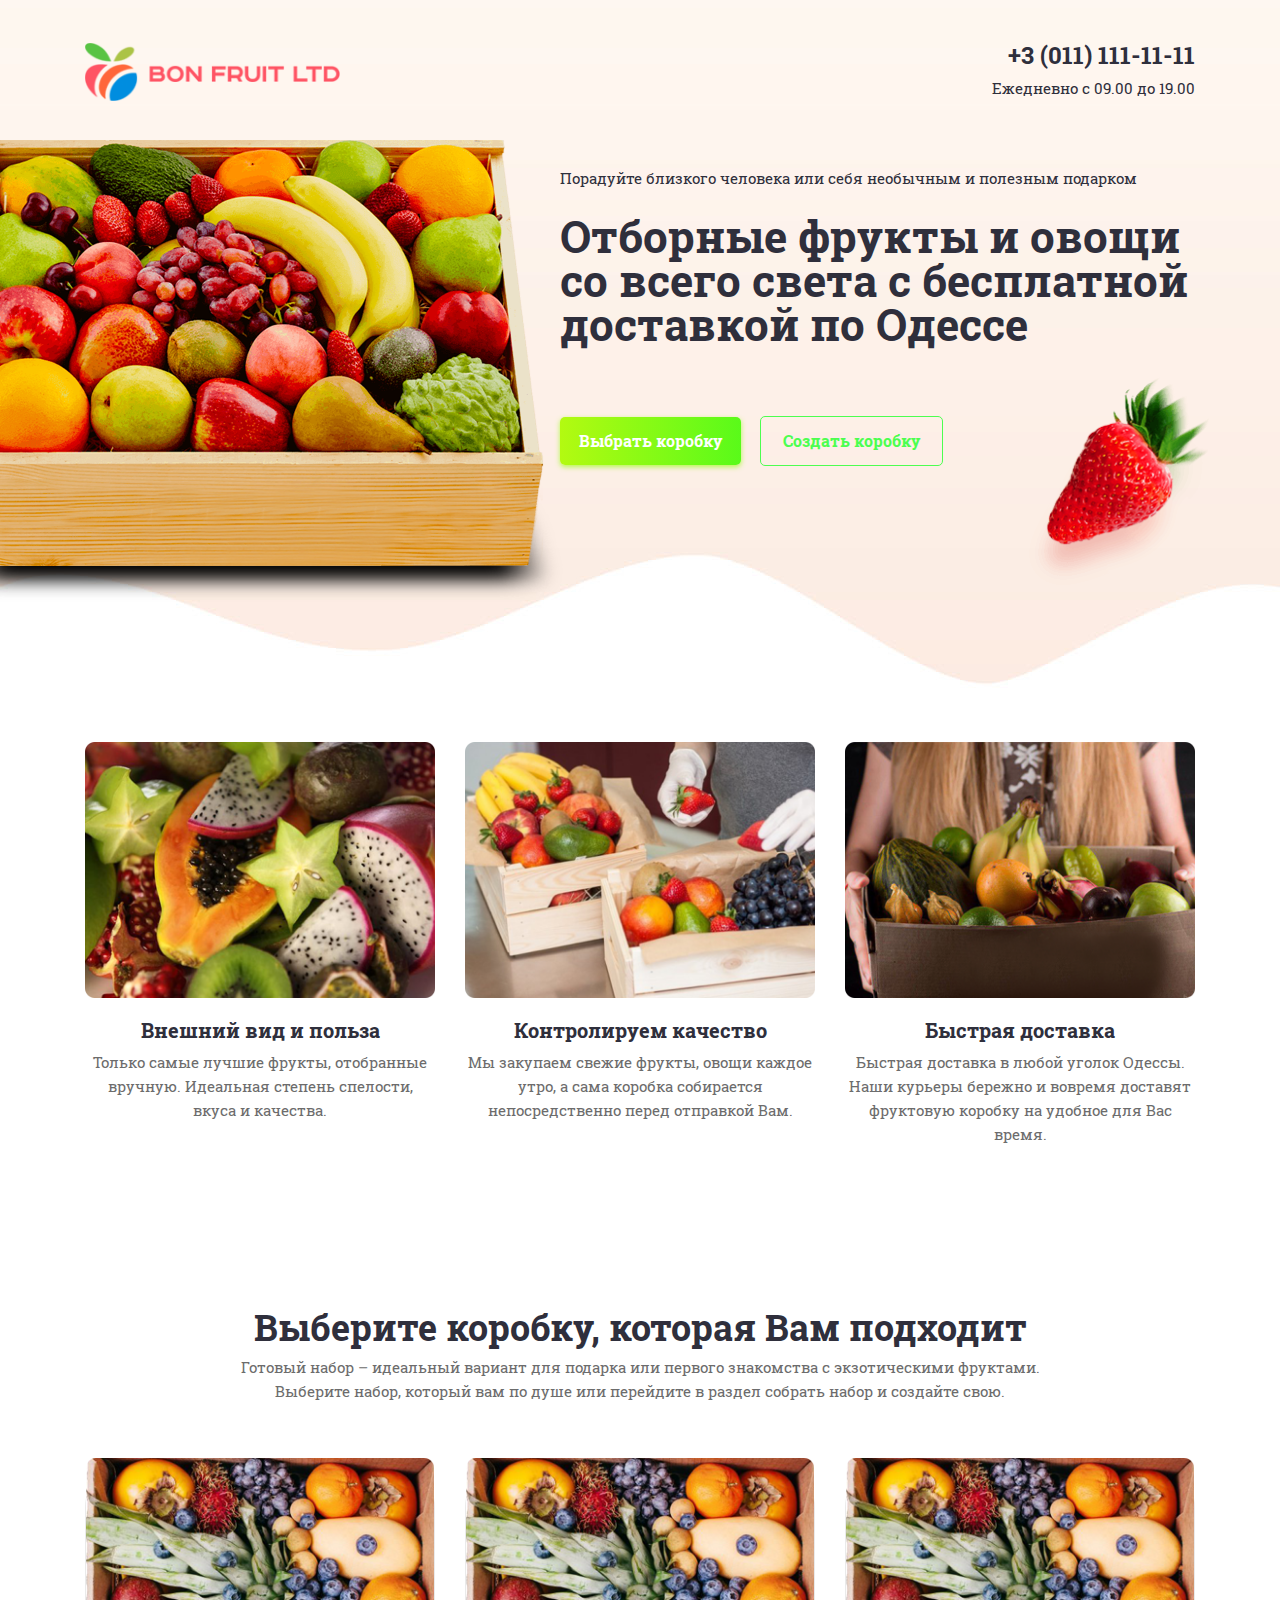
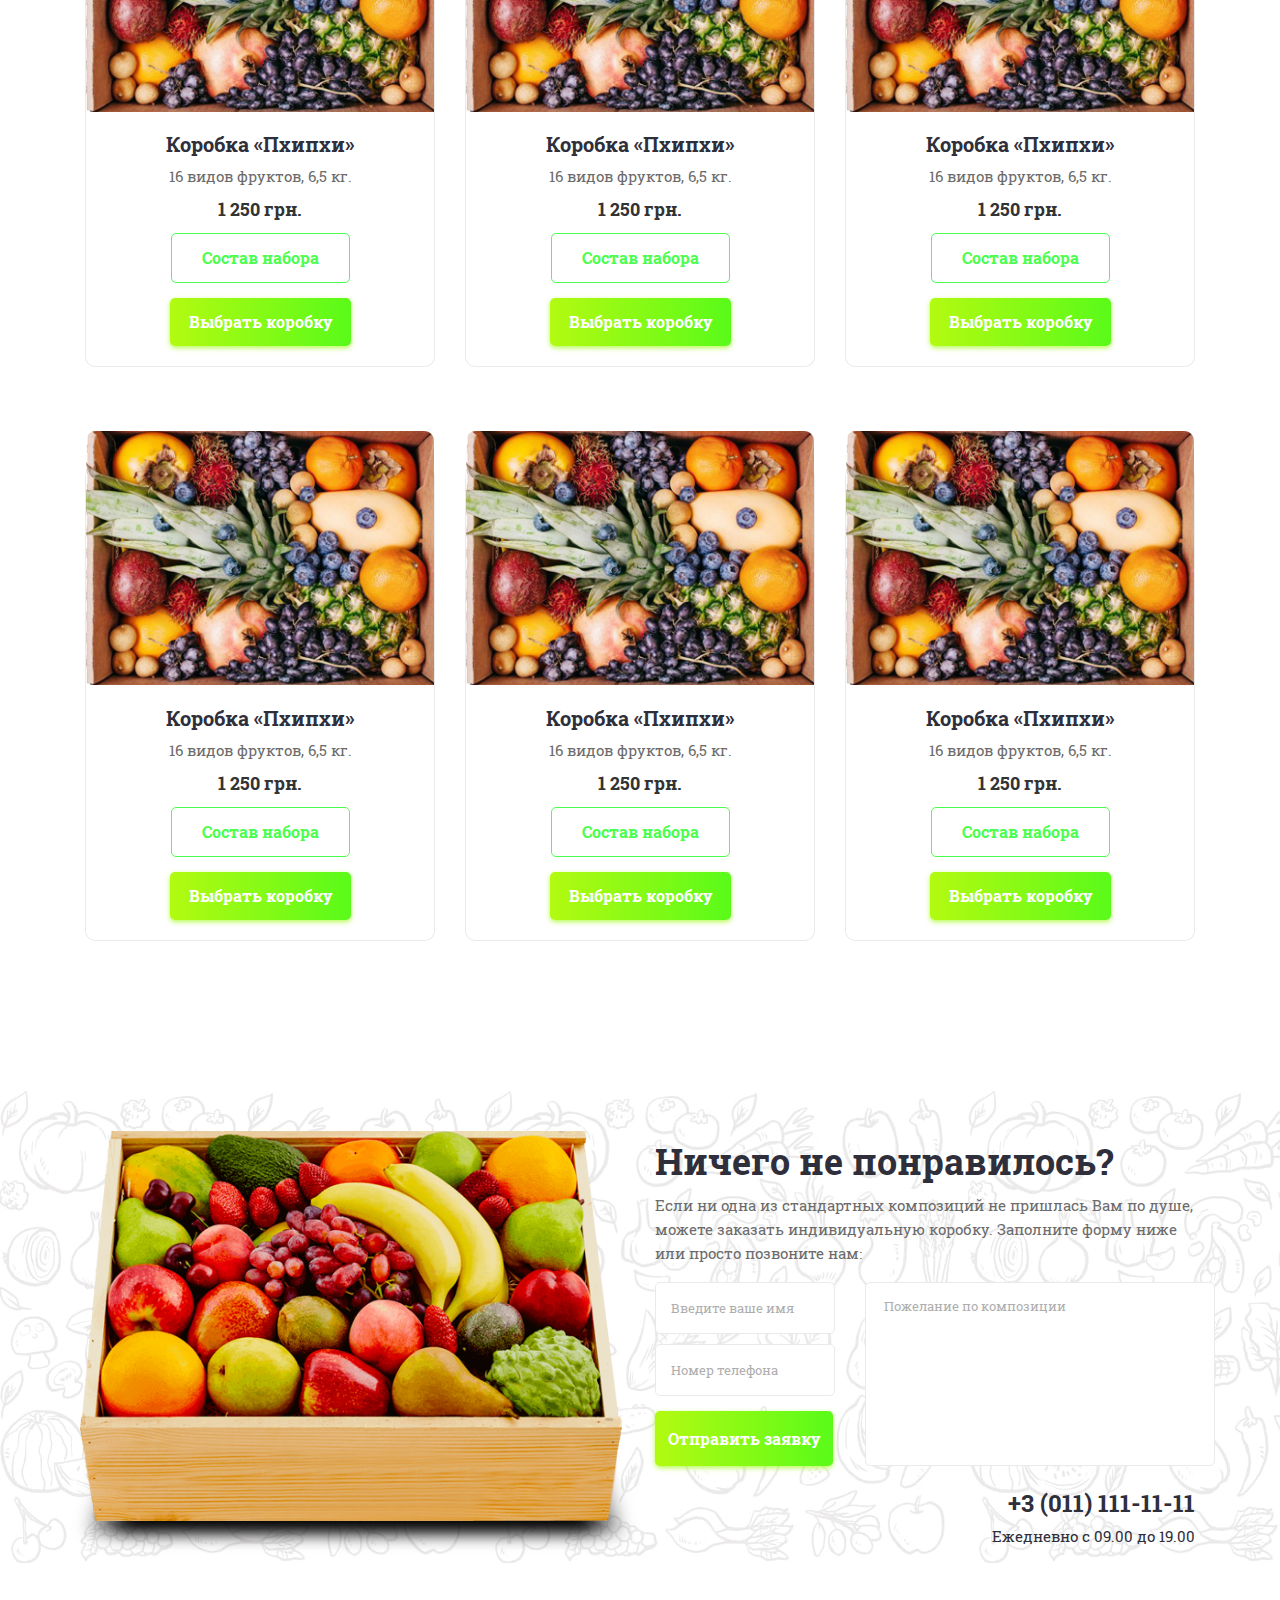
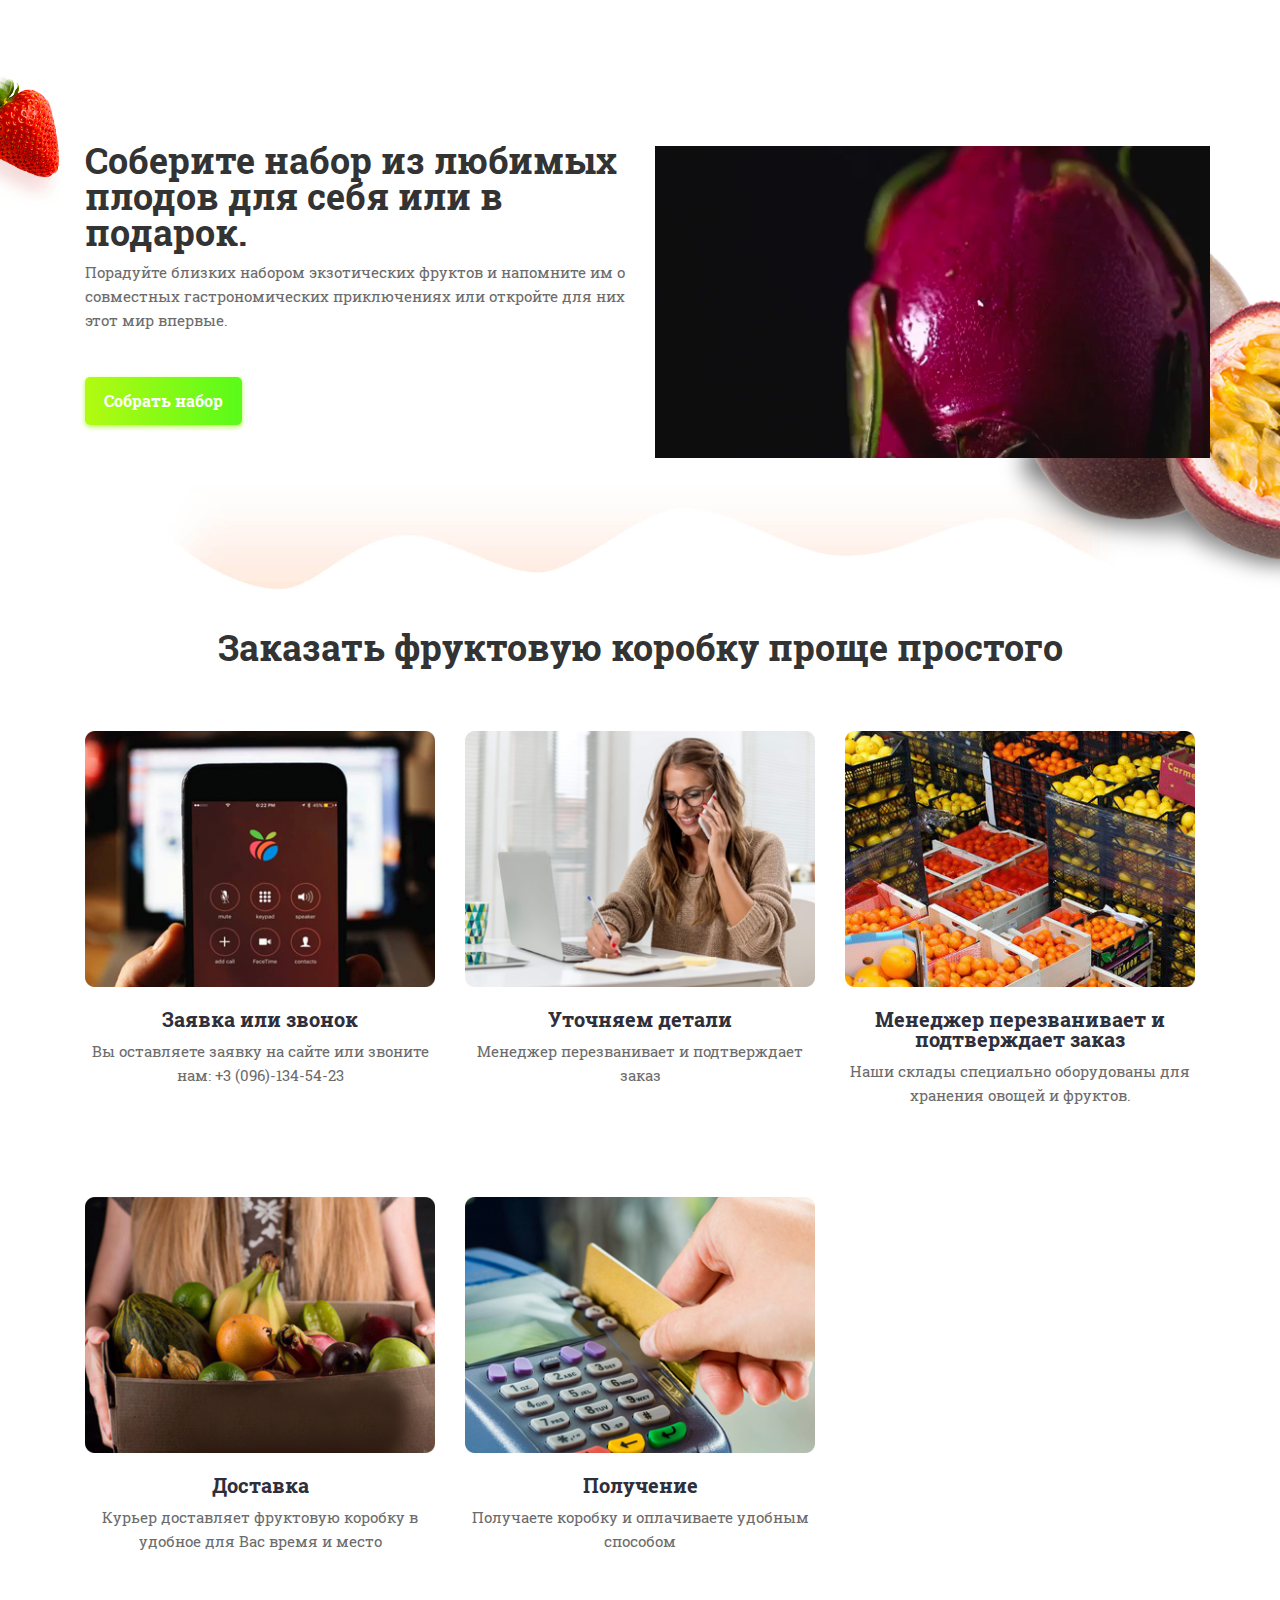
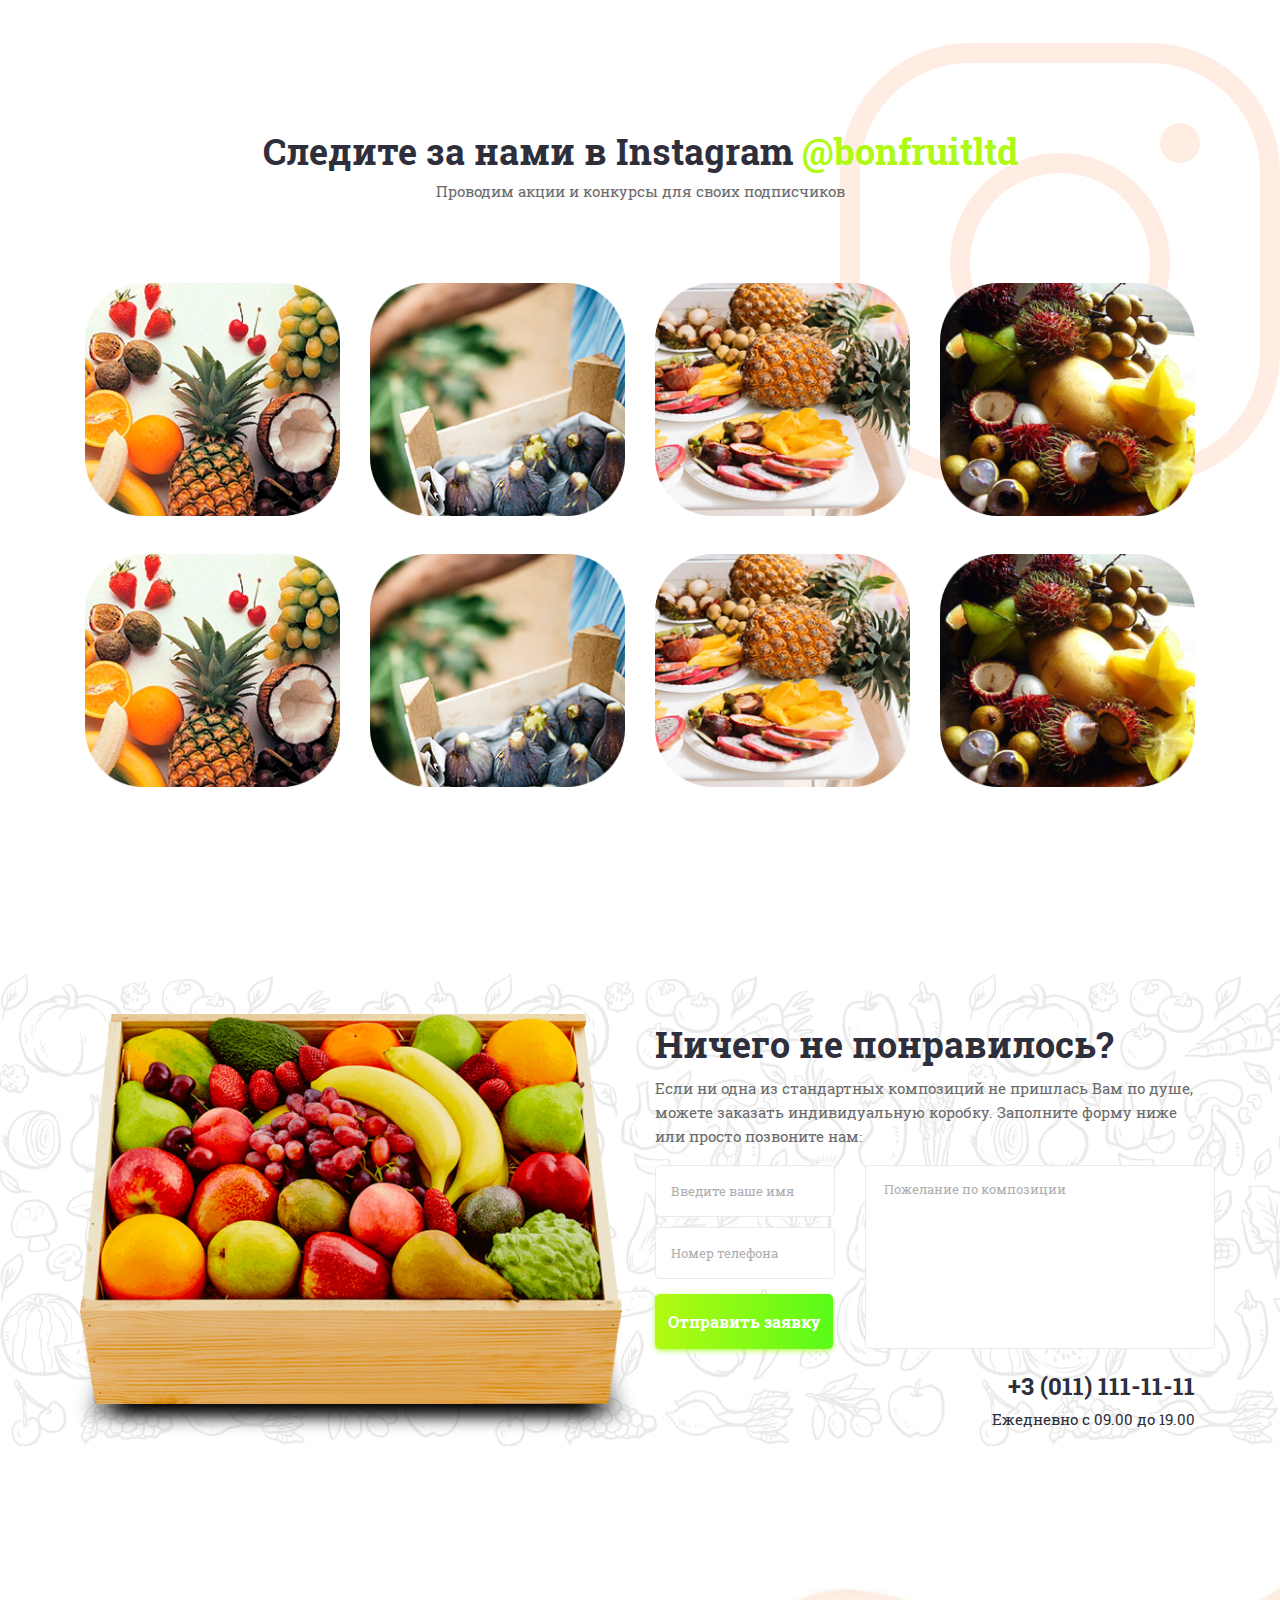
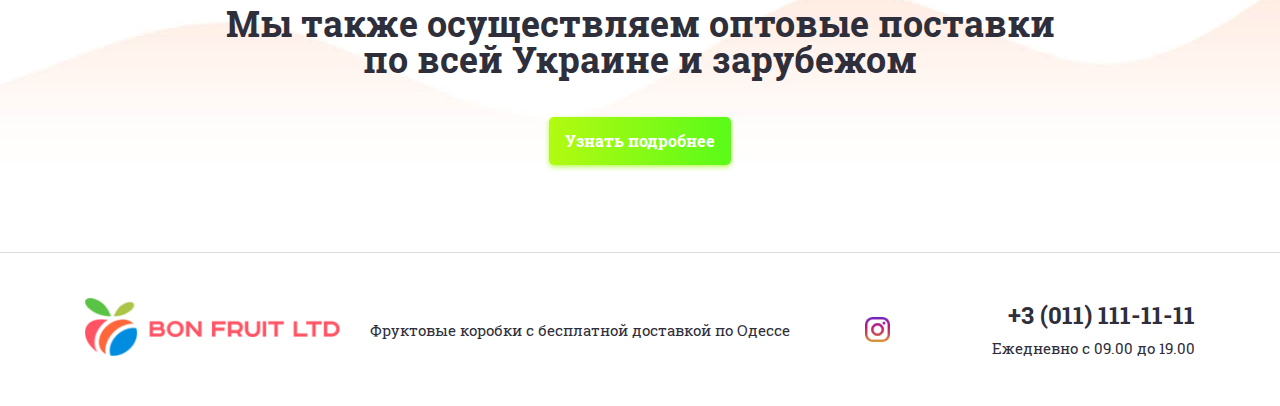
==== commit 00ac10cf: "change form" ====
--- a/FruitBox/index.html
+++ b/FruitBox/index.html
@@ -196,7 +196,7 @@
                             </div>
                         </form>
                         <div class="form__wrap">
-                            <a href="tel: +380961345423" class="tel form__tel">+3 (011) 111-11-11</a>
+                            <a href="tel: +30111111111" class="tel form__tel">+3 (011) 111-11-11</a>
                             <div class="mode form__mode">Ежедневно с 09.00 до 19.00</div>
                         </div>
                     </div>
@@ -306,9 +306,9 @@
                         </div>
                         <form method="get" action="" id="form">
                             <div class="row">
-                                <div class="wrap">
+                                <div class="col wrap">
                                     <input type="text" name="nameUser" id="nameUser" placeholder="Введите ваше имя">
-                                    <input type="text" name="telUser" class="telUser" placeholder="Номер телефона">
+                                    <input type="tel" name="telUser" class="telUser" placeholder="Номер телефона">
                                     <button type="submit" class="button button--primary form__button">Отправить заявку</button>
                                 </div>
                                 <div class="col-12 col-md-8 comment">
@@ -317,7 +317,7 @@
                             </div>
                         </form>
                         <div class="form__wrap">
-                            <a href="tel: +380961345423" class="tel form__tel">+3 (011) 111-11-11</a>
+                            <a href="tel: +30111111111" class="tel form__tel">+3 (011) 111-11-11</a>
                             <div class="mode form__mode">Ежедневно с 09.00 до 19.00</div>
                         </div>
                     </div>
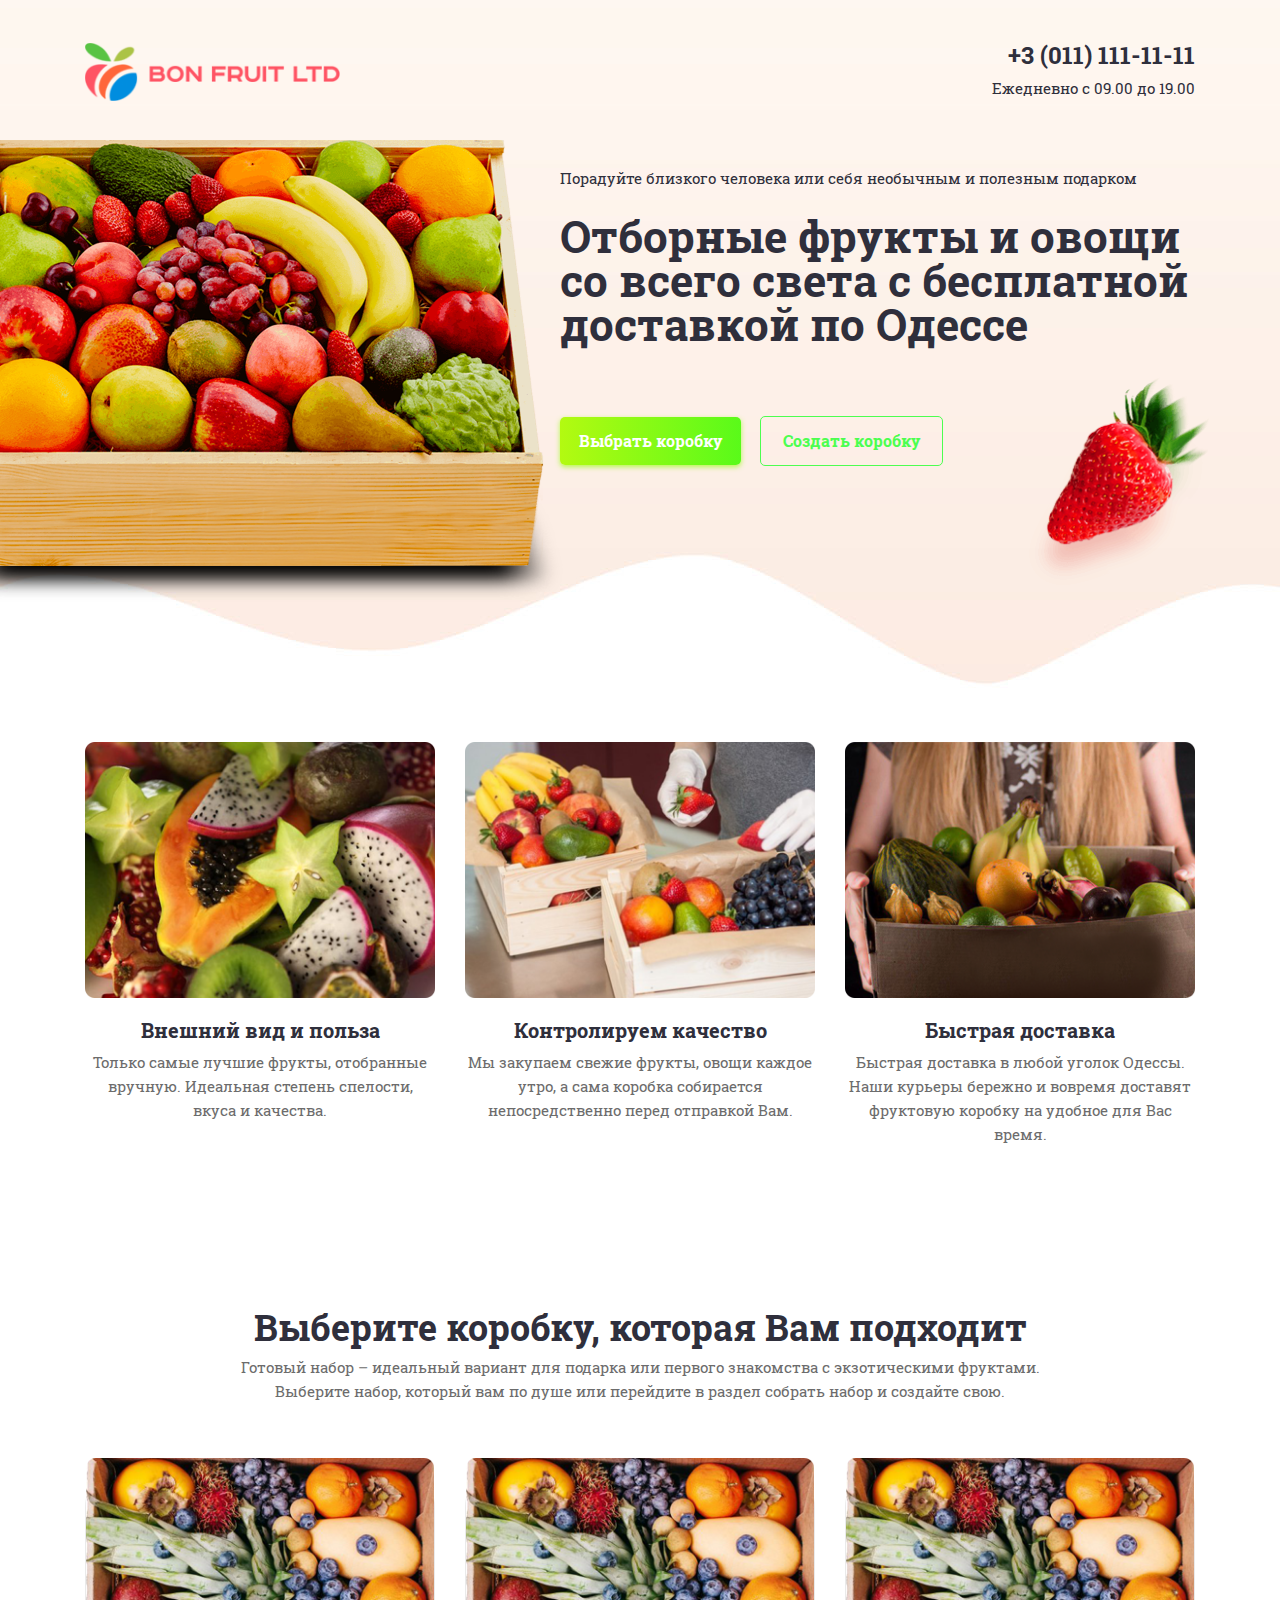
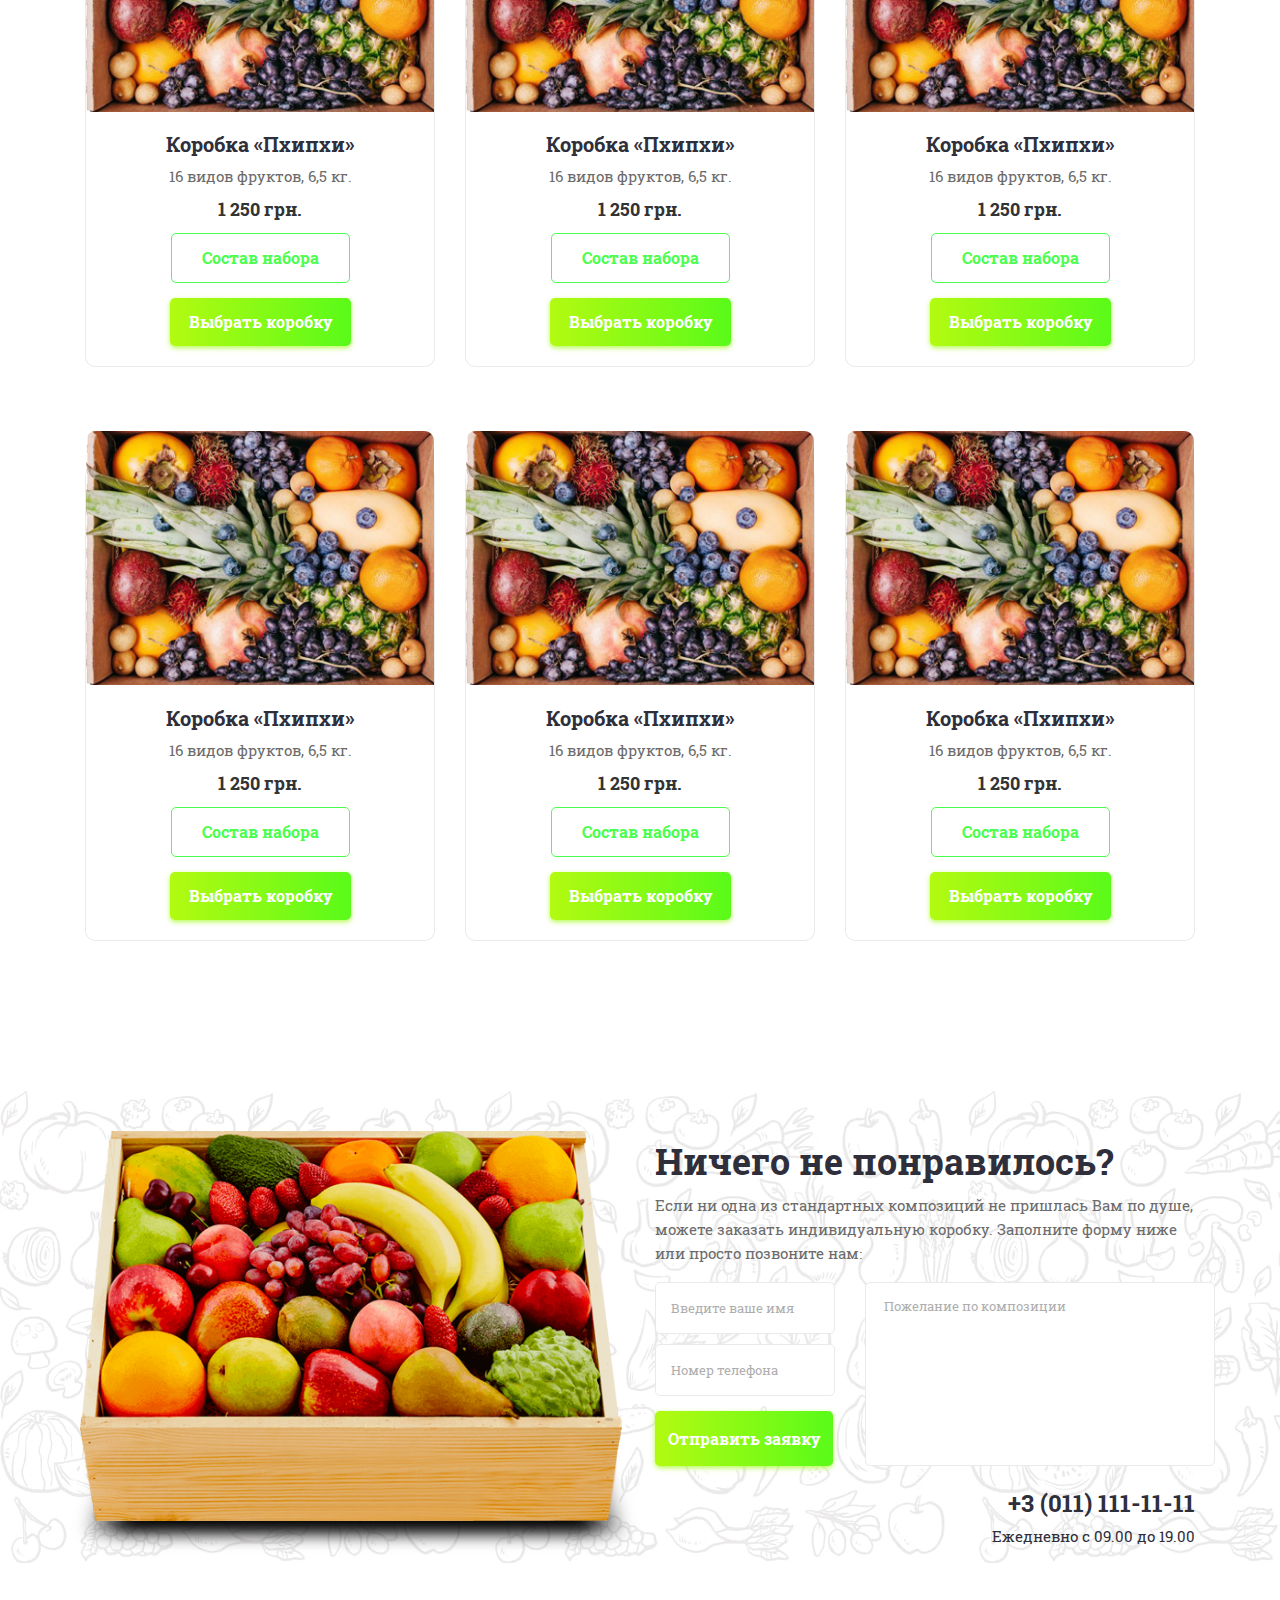
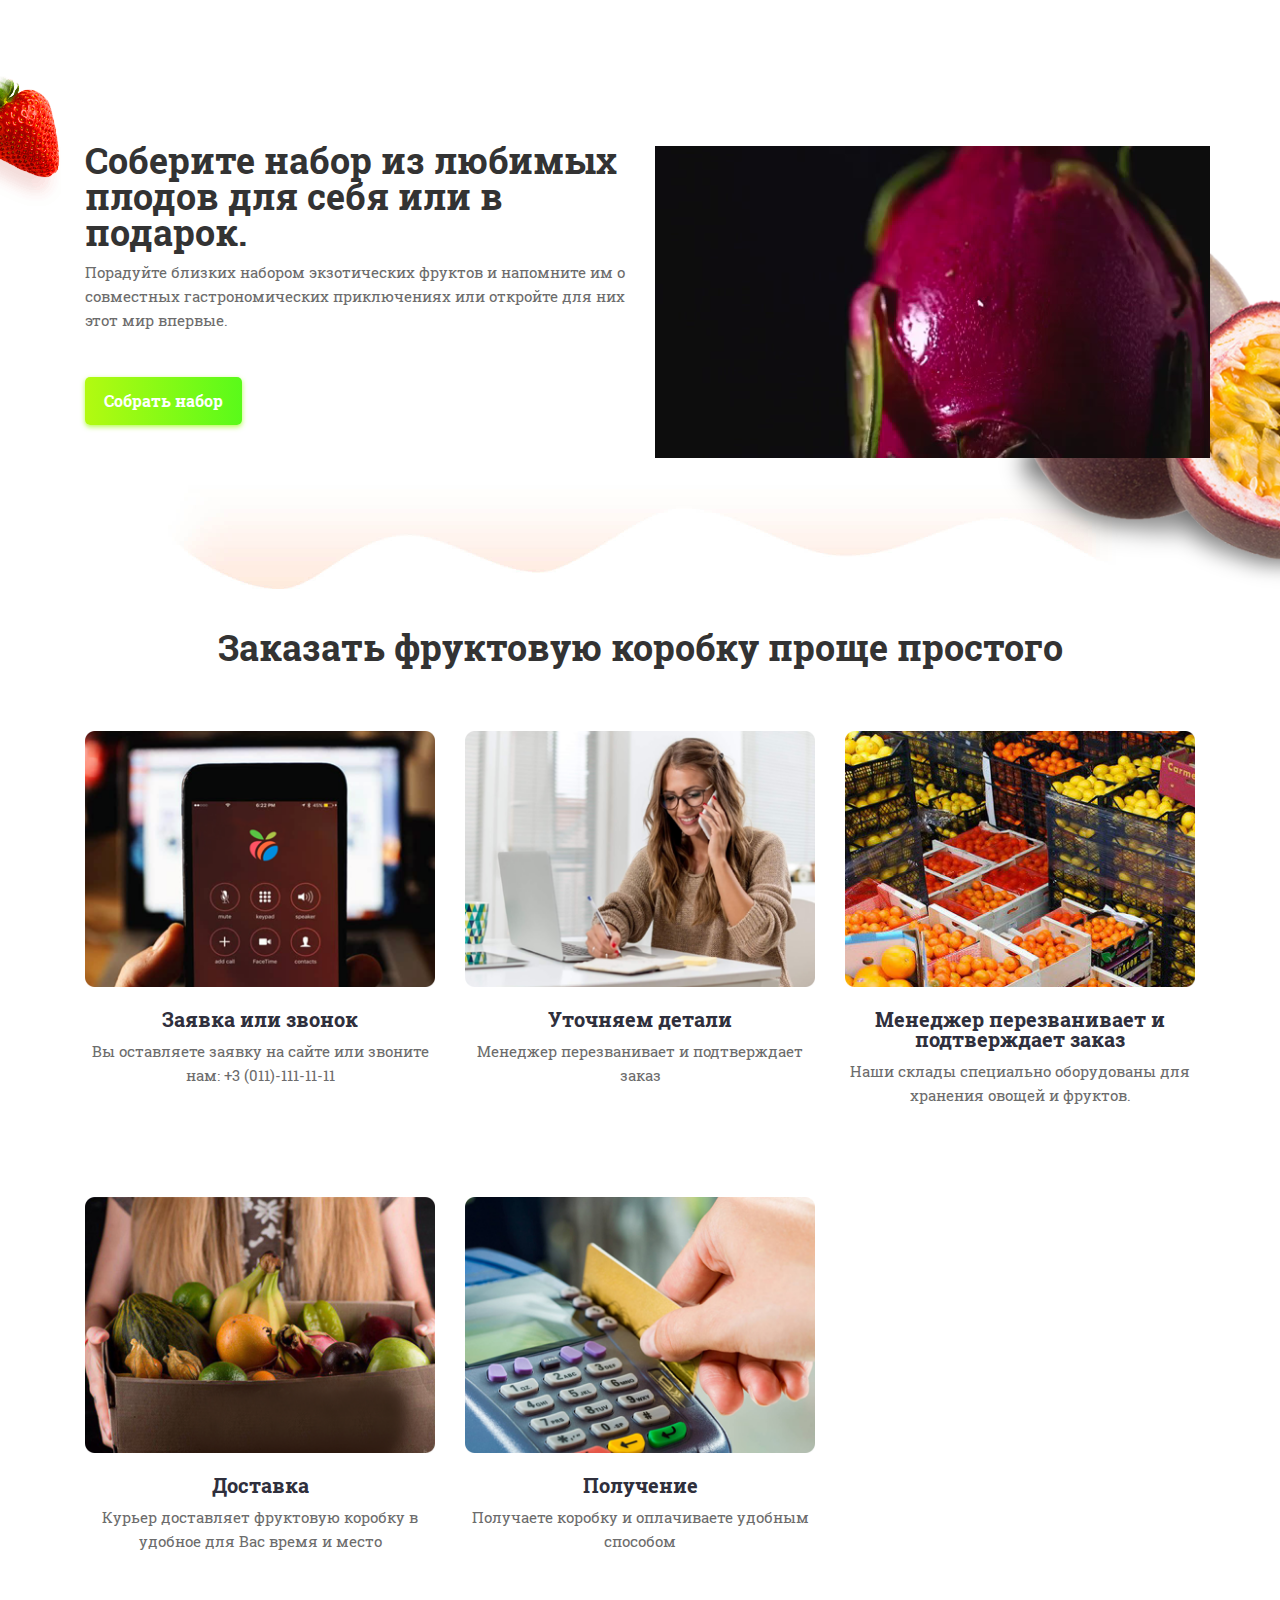
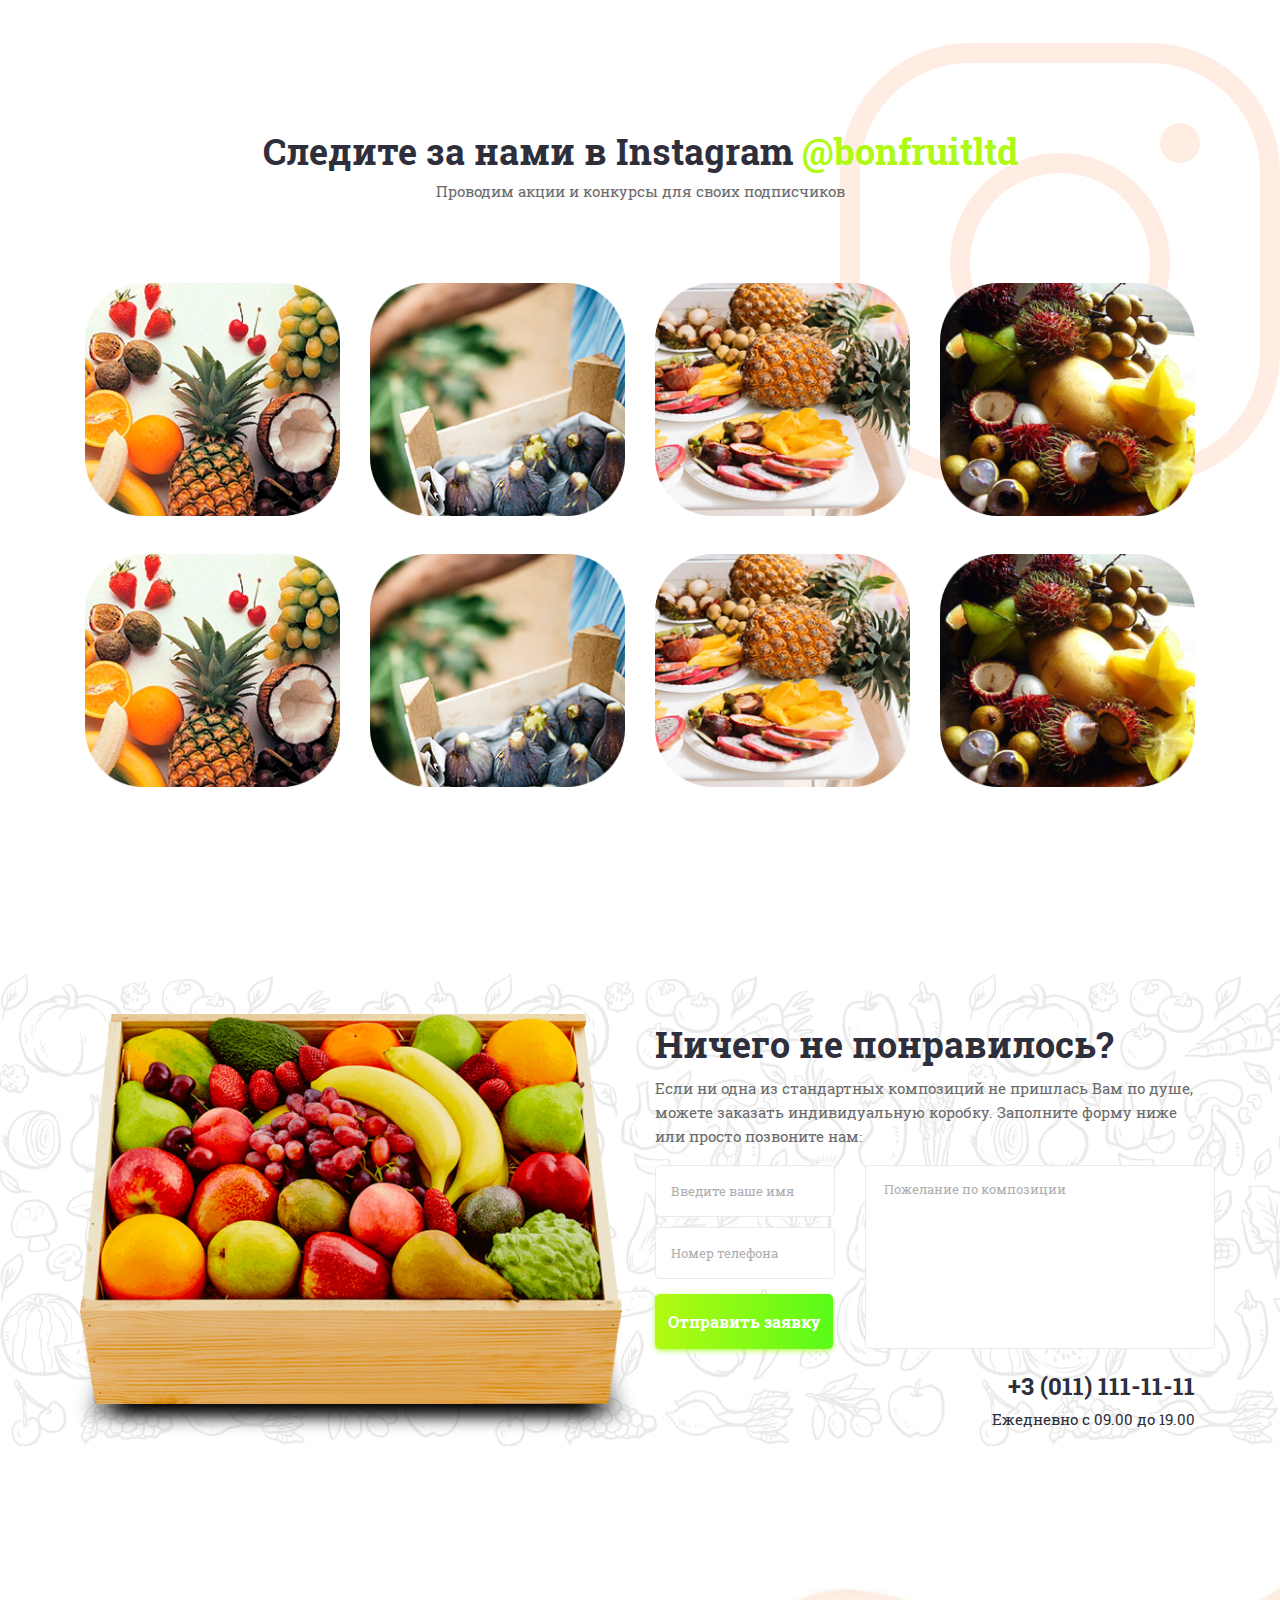
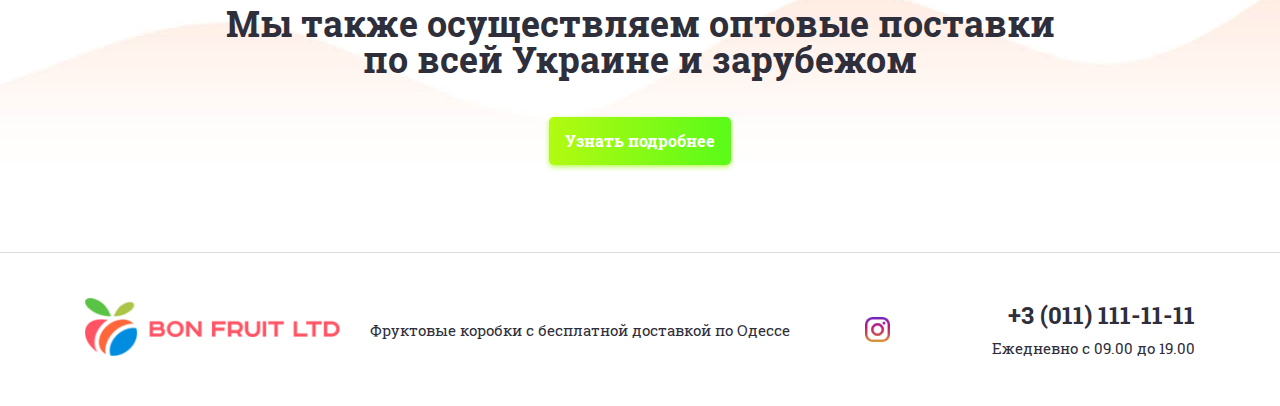
==== commit 9fe82546: "change mobile" ====
--- a/FruitBox/index.html
+++ b/FruitBox/index.html
@@ -227,31 +227,31 @@
             <div class="container">
                 <div class="fruitBox__title">Заказать фруктовую коробку проще простого</div>
                 <div class="row fruitBox__row">
-                    <div class="col-7 col-md-6 col-xl-4">
+                    <div class="col-10 col-md-6 col-xl-4">
                         <div class="card fruitBox__card fruitBox__card--call">
                             <div class="card__title">Заявка или звонок</div>
-                            <div class="card__text">Вы оставляете заявку на сайте или звоните нам: +3 (096)-134-54-23</div>
-                        </div>
-                    </div>
-                    <div class="col-7 col-md-6 col-xl-4">
+                            <div class="card__text">Вы оставляете заявку на сайте или звоните нам: +3 (011)-111-11-11</div>
+                        </div>
+                    </div>
+                    <div class="col-10 col-md-6 col-xl-4">
                         <div class="card fruitBox__card fruitBox__card--details">
                             <div class="card__title">Уточняем детали</div>
                             <div class="card__text">Менеджер перезванивает и подтверждает заказ</div>
                         </div>
                     </div>
-                    <div class="col-7 col-md-6 col-xl-4">
+                    <div class="col-10 col-md-6 col-xl-4">
                         <div class="card fruitBox__card fruitBox__card--order">
                             <div class="card__title">Менеджер перезванивает  и подтверждает заказ</div>
                             <div class="card__text">Наши склады специально оборудованы для хранения овощей и фруктов.</div>
                         </div>
                     </div>
-                    <div class="col-7 col-md-6 col-xl-4">
+                    <div class="col-10 col-md-6 col-xl-4">
                         <div class="card fruitBox__card fruitBox__card--delivery">
                             <div class="card__title">Доставка</div>
                             <div class="card__text">Курьер доставляет фруктовую коробку в удобное для Вас время и место</div>
                         </div>
                     </div>
-                    <div class="col-7 col-md-6 col-xl-4">
+                    <div class="col-10 col-md-6 col-xl-4">
                         <div class="card fruitBox__card fruitBox__card--recept">
                             <div class="card__title">Получение</div>
                             <div class="card__text">Получаете коробку и оплачиваете удобным способом</div>
--- a/FruitBox/css/style.css
+++ b/FruitBox/css/style.css
@@ -889,6 +889,7 @@
   }
   .about {
     margin-top: calc(14px * 0.75);
+    margin-bottom: 15px;
     padding-bottom: calc(83px * 0.75);
   }
   .about .row {
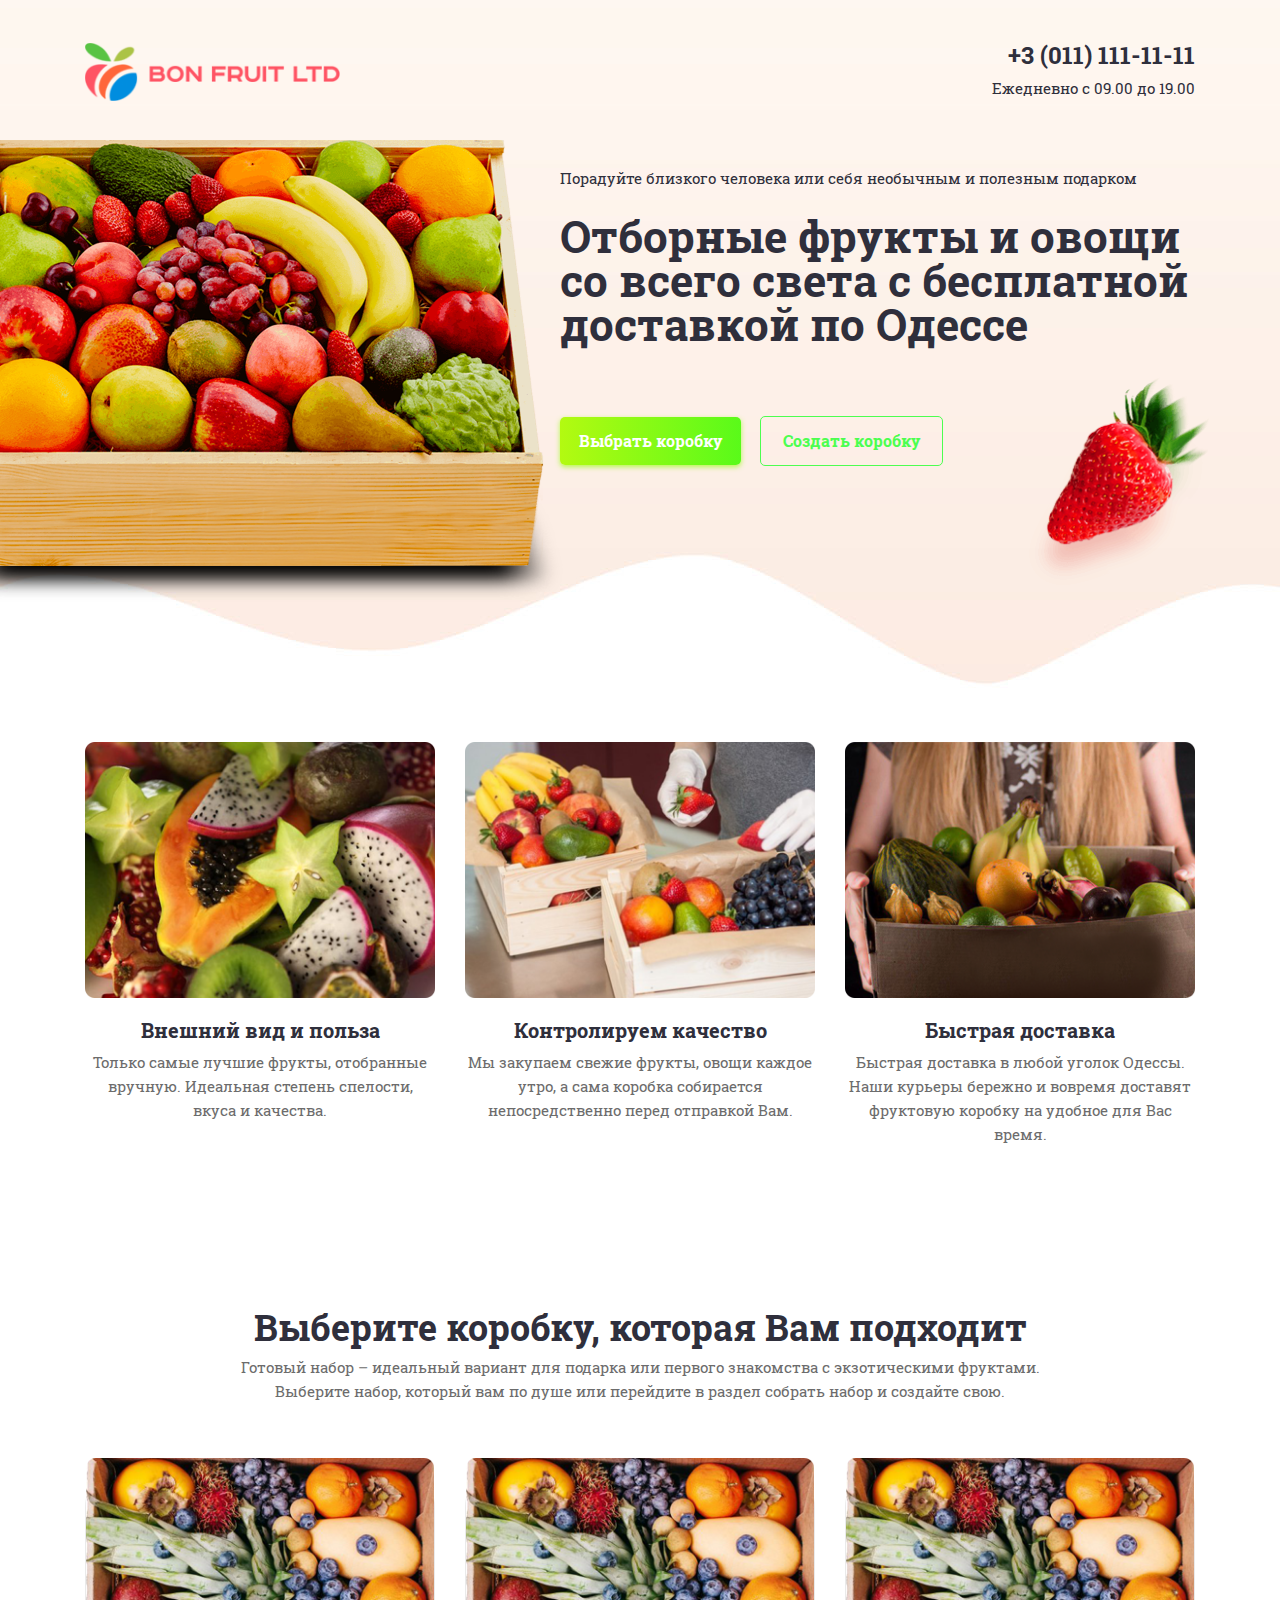
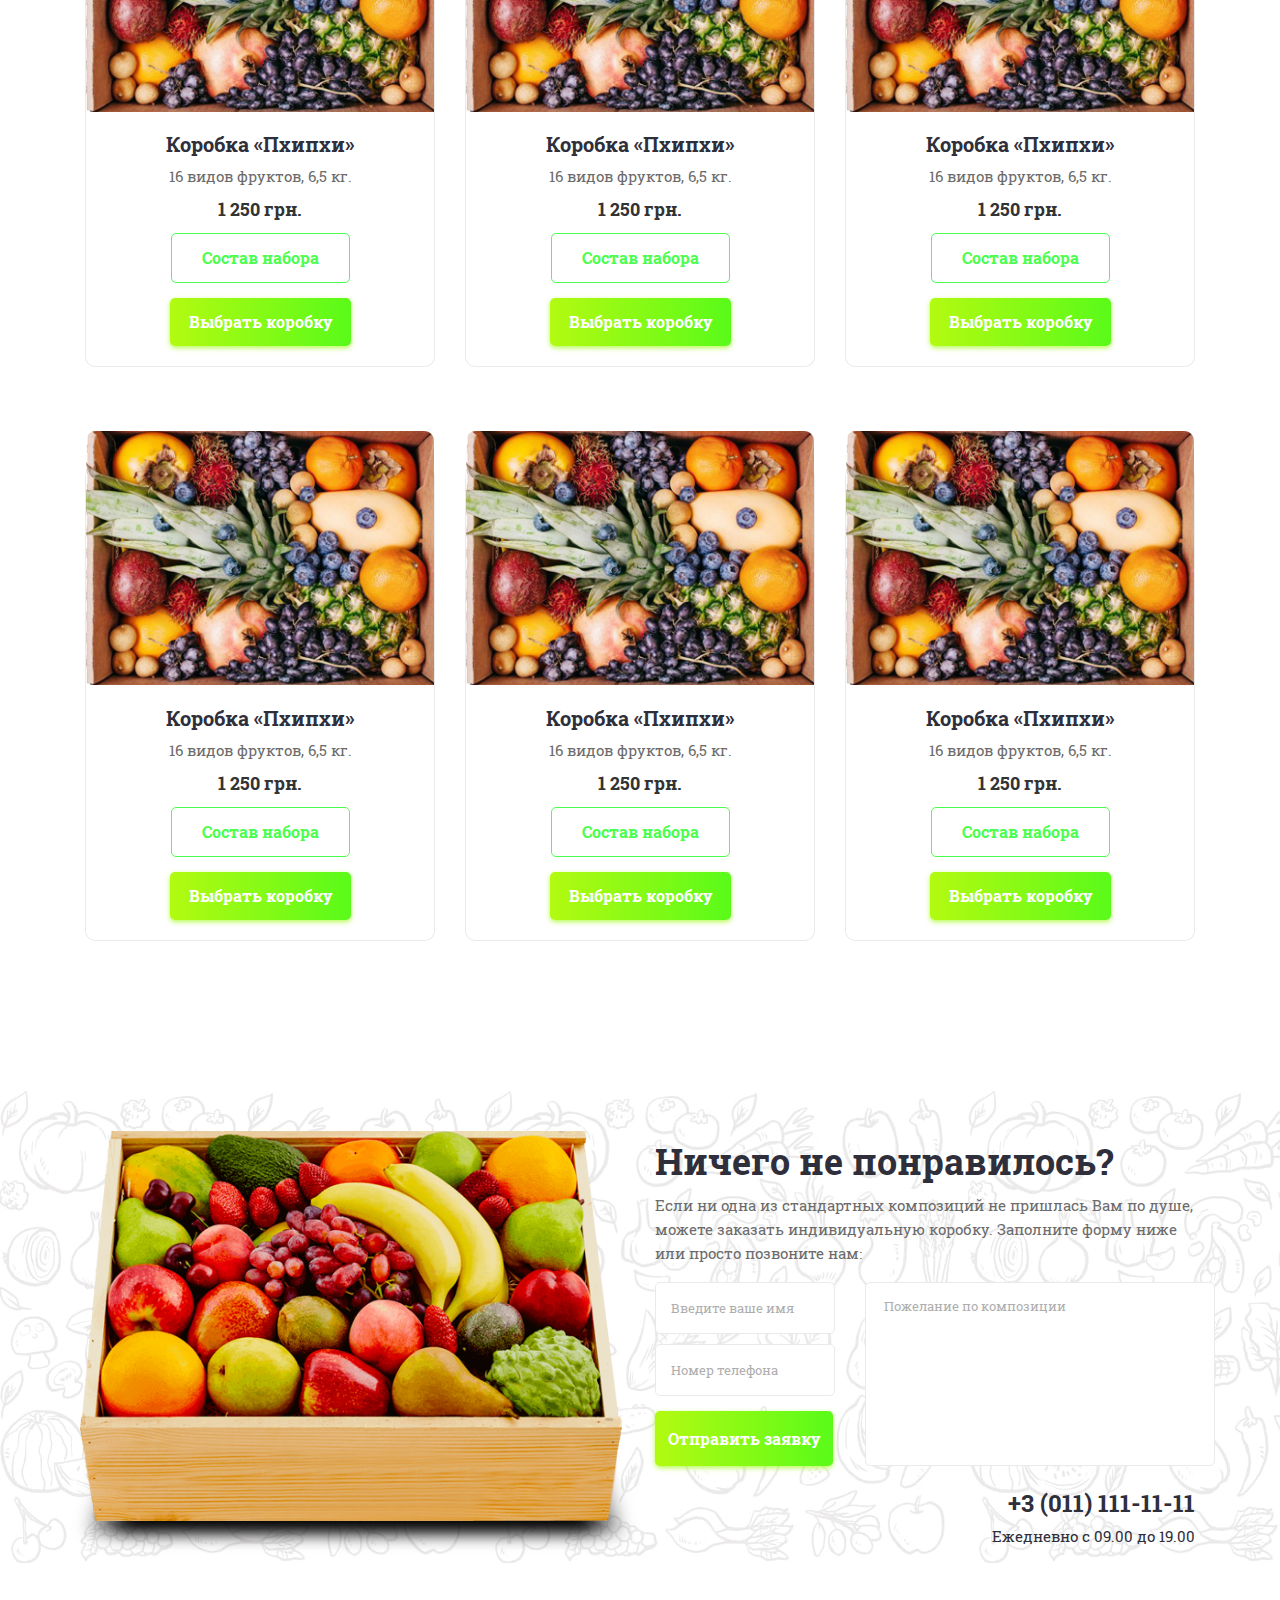
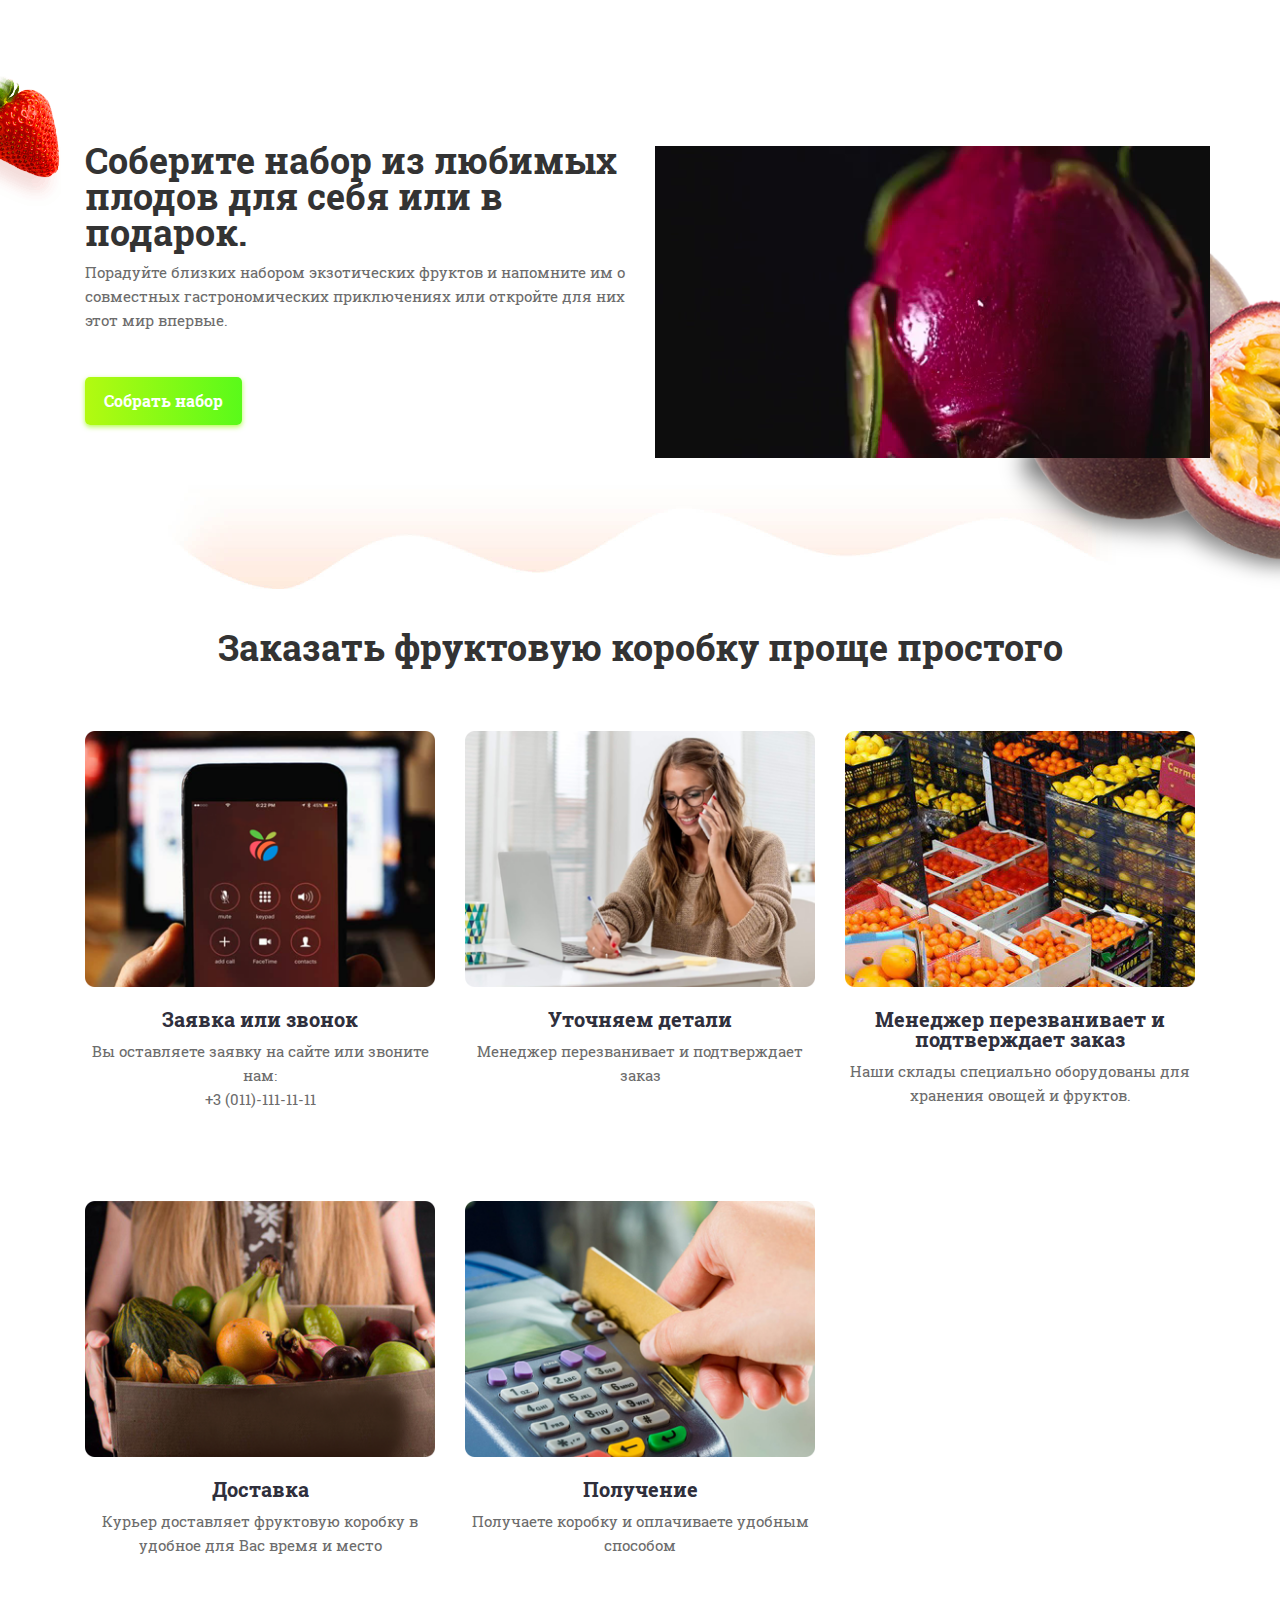
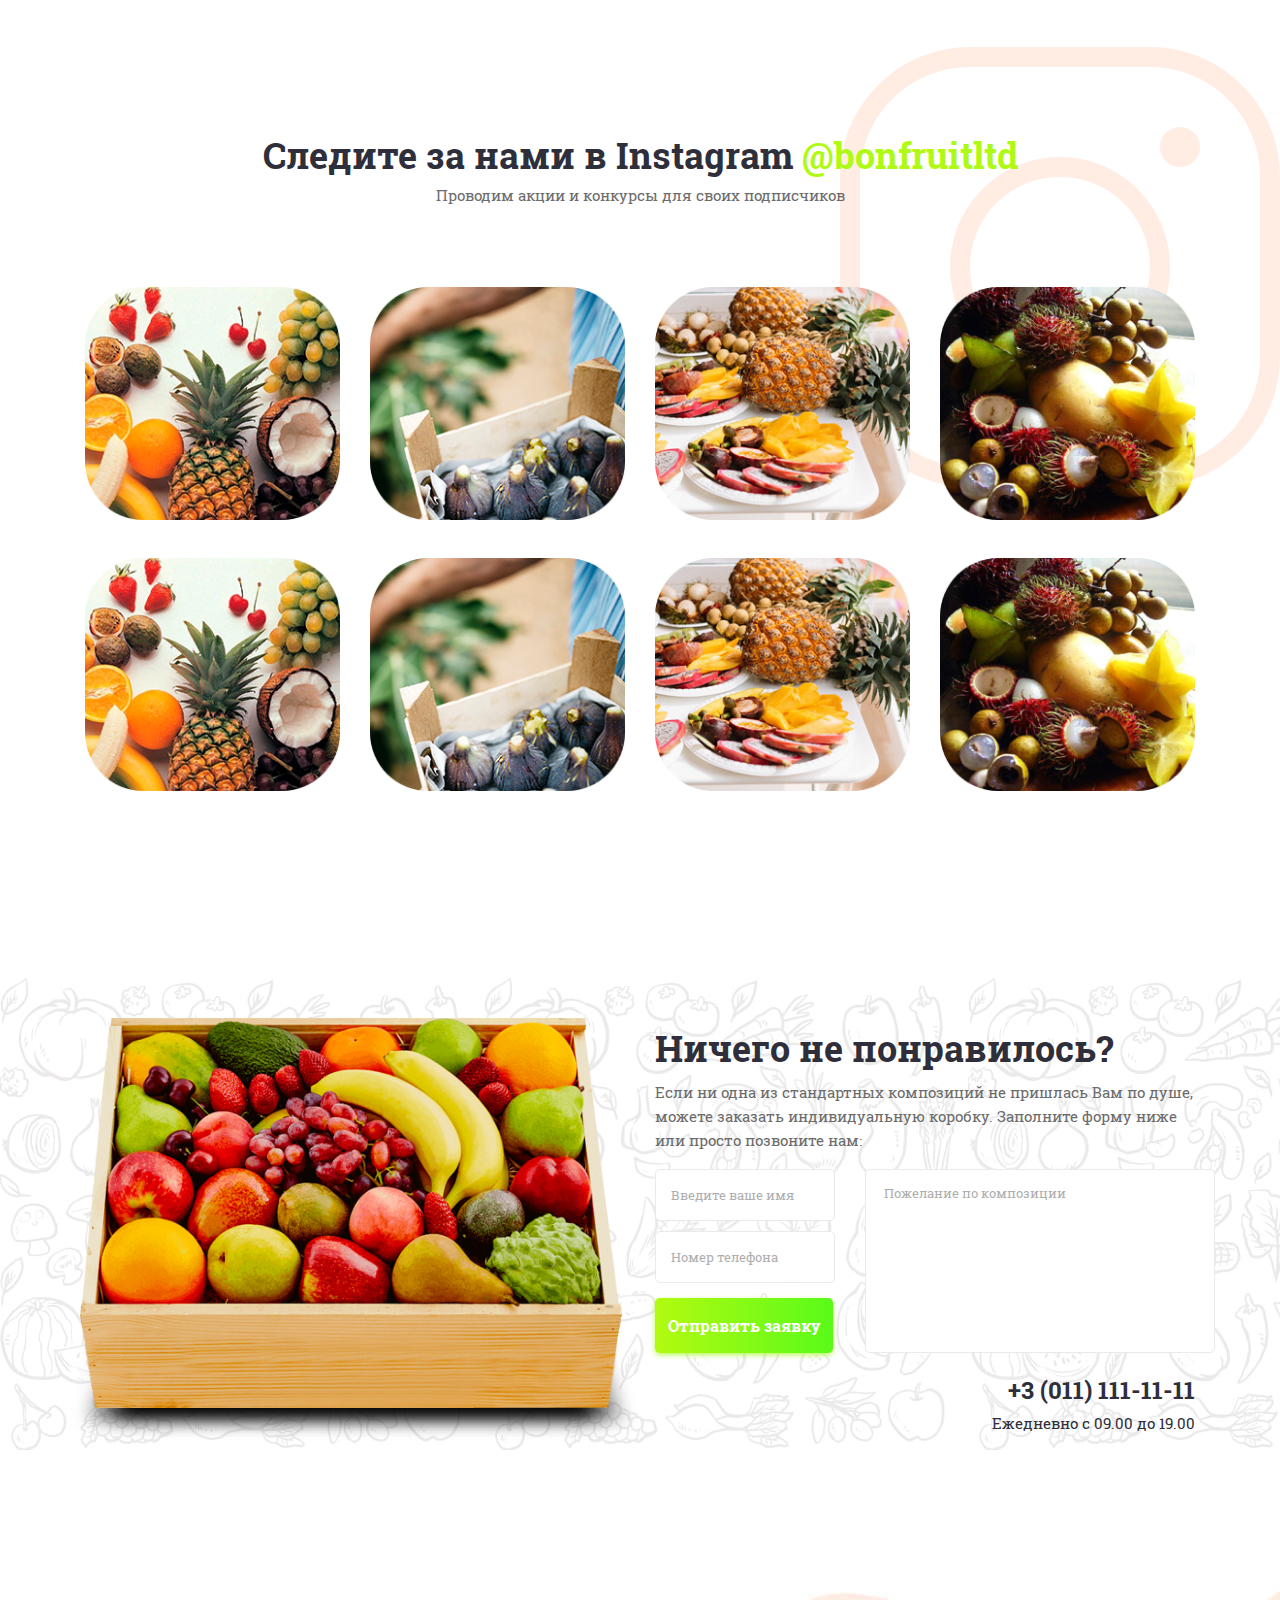
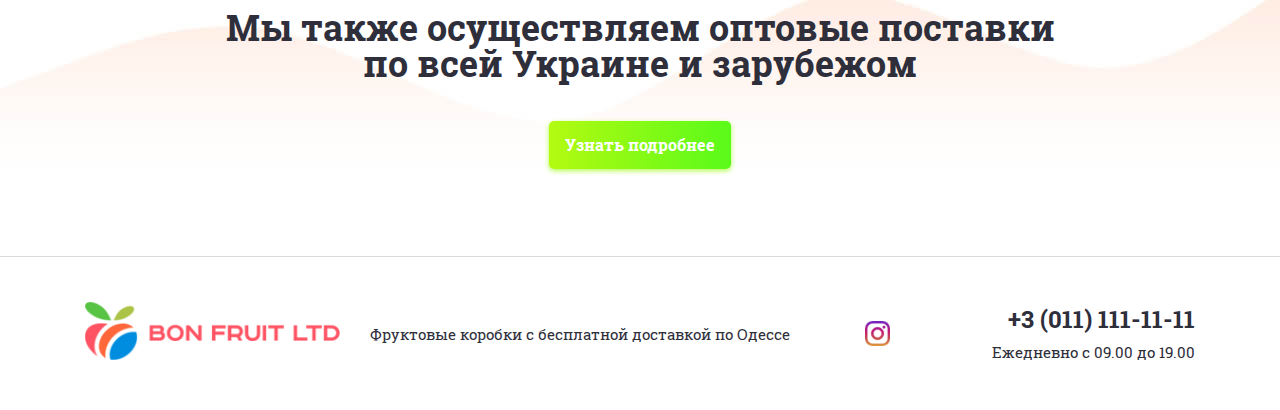
==== commit c31d0a6f: "add <br>" ====
--- a/FruitBox/index.html
+++ b/FruitBox/index.html
@@ -230,7 +230,7 @@
                     <div class="col-10 col-md-6 col-xl-4">
                         <div class="card fruitBox__card fruitBox__card--call">
                             <div class="card__title">Заявка или звонок</div>
-                            <div class="card__text">Вы оставляете заявку на сайте или звоните нам: +3 (011)-111-11-11</div>
+                            <div class="card__text">Вы оставляете заявку на сайте или звоните нам: <br>+3 (011)-111-11-11</div>
                         </div>
                     </div>
                     <div class="col-10 col-md-6 col-xl-4">
--- a/FruitBox/css/style.css
+++ b/FruitBox/css/style.css
@@ -889,7 +889,6 @@
   }
   .about {
     margin-top: calc(14px * 0.75);
-    margin-bottom: 15px;
     padding-bottom: calc(83px * 0.75);
   }
   .about .row {
@@ -1198,7 +1197,7 @@
   .card {
     text-align: center;
     border: none;
-    margin-bottom: 7px;
+    margin-bottom: 20px;
   }
   .card__title {
     font-size: calc(20px * 0.5);
